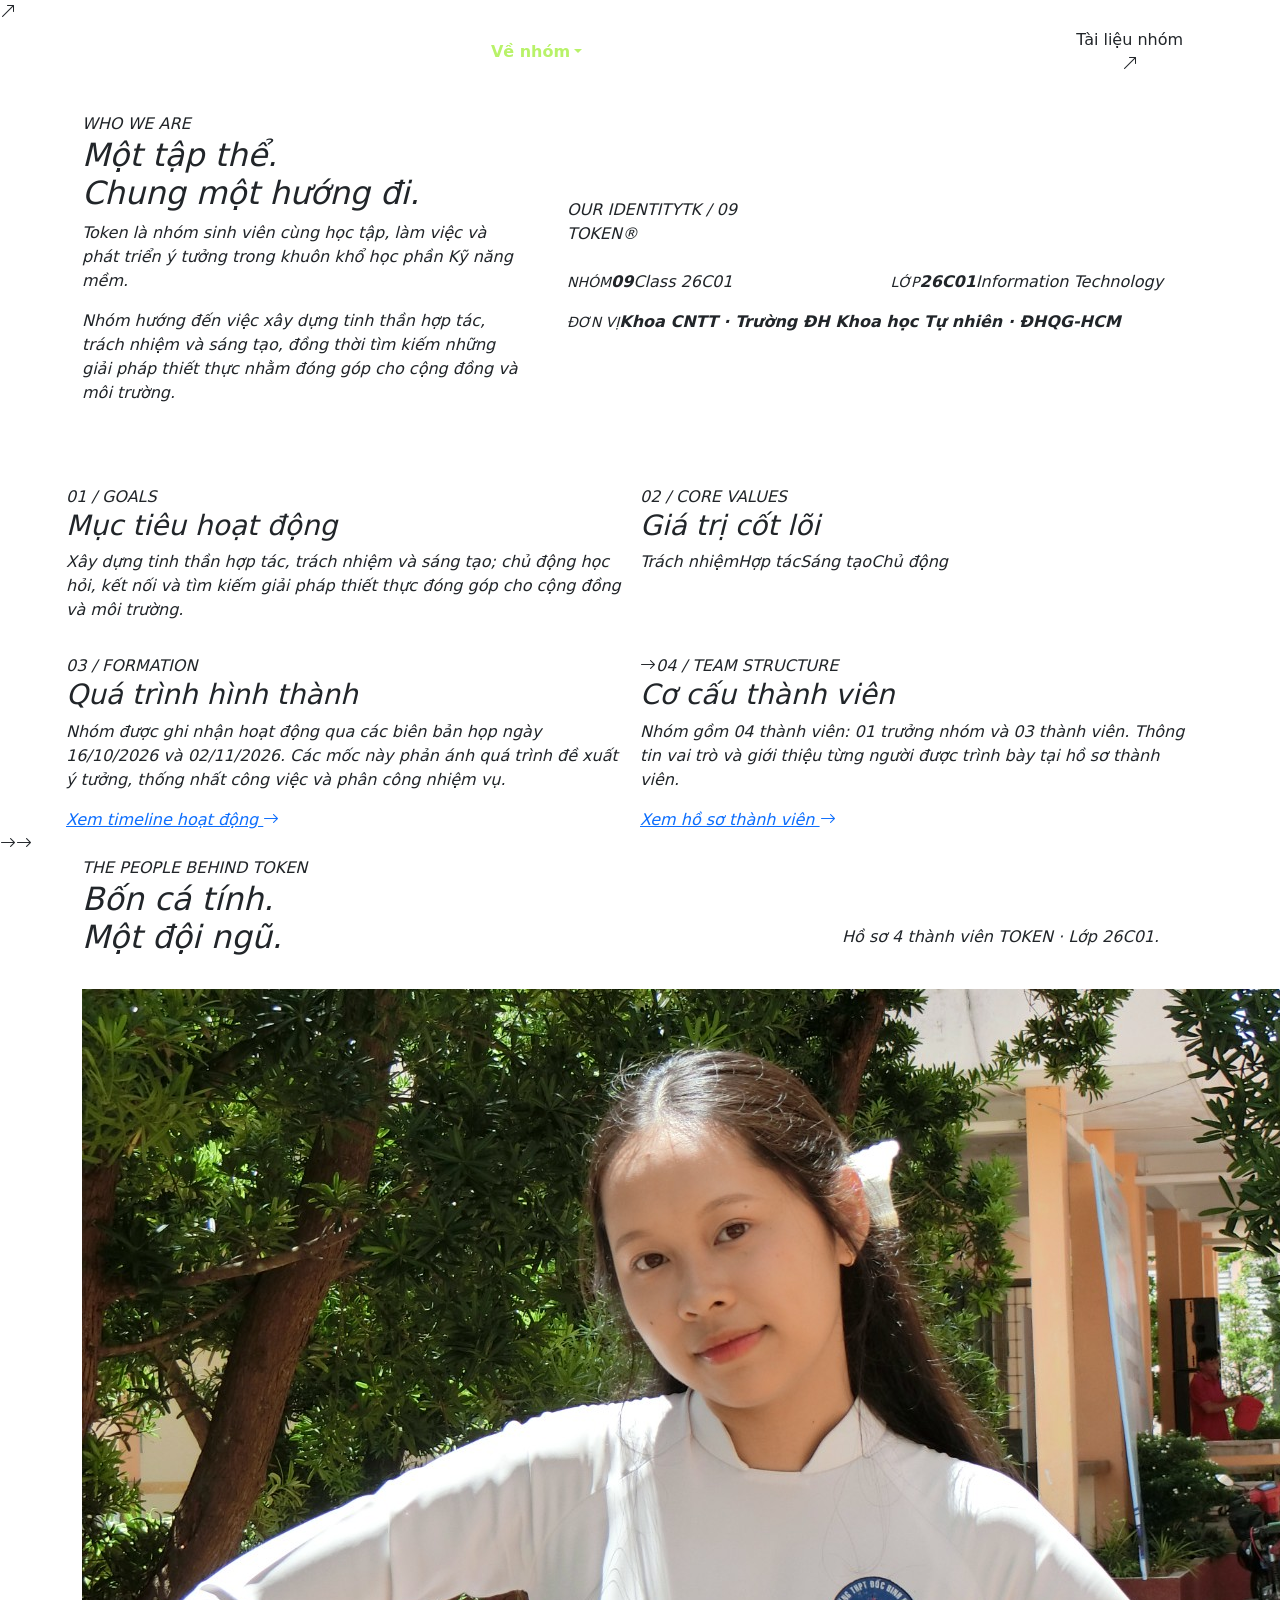
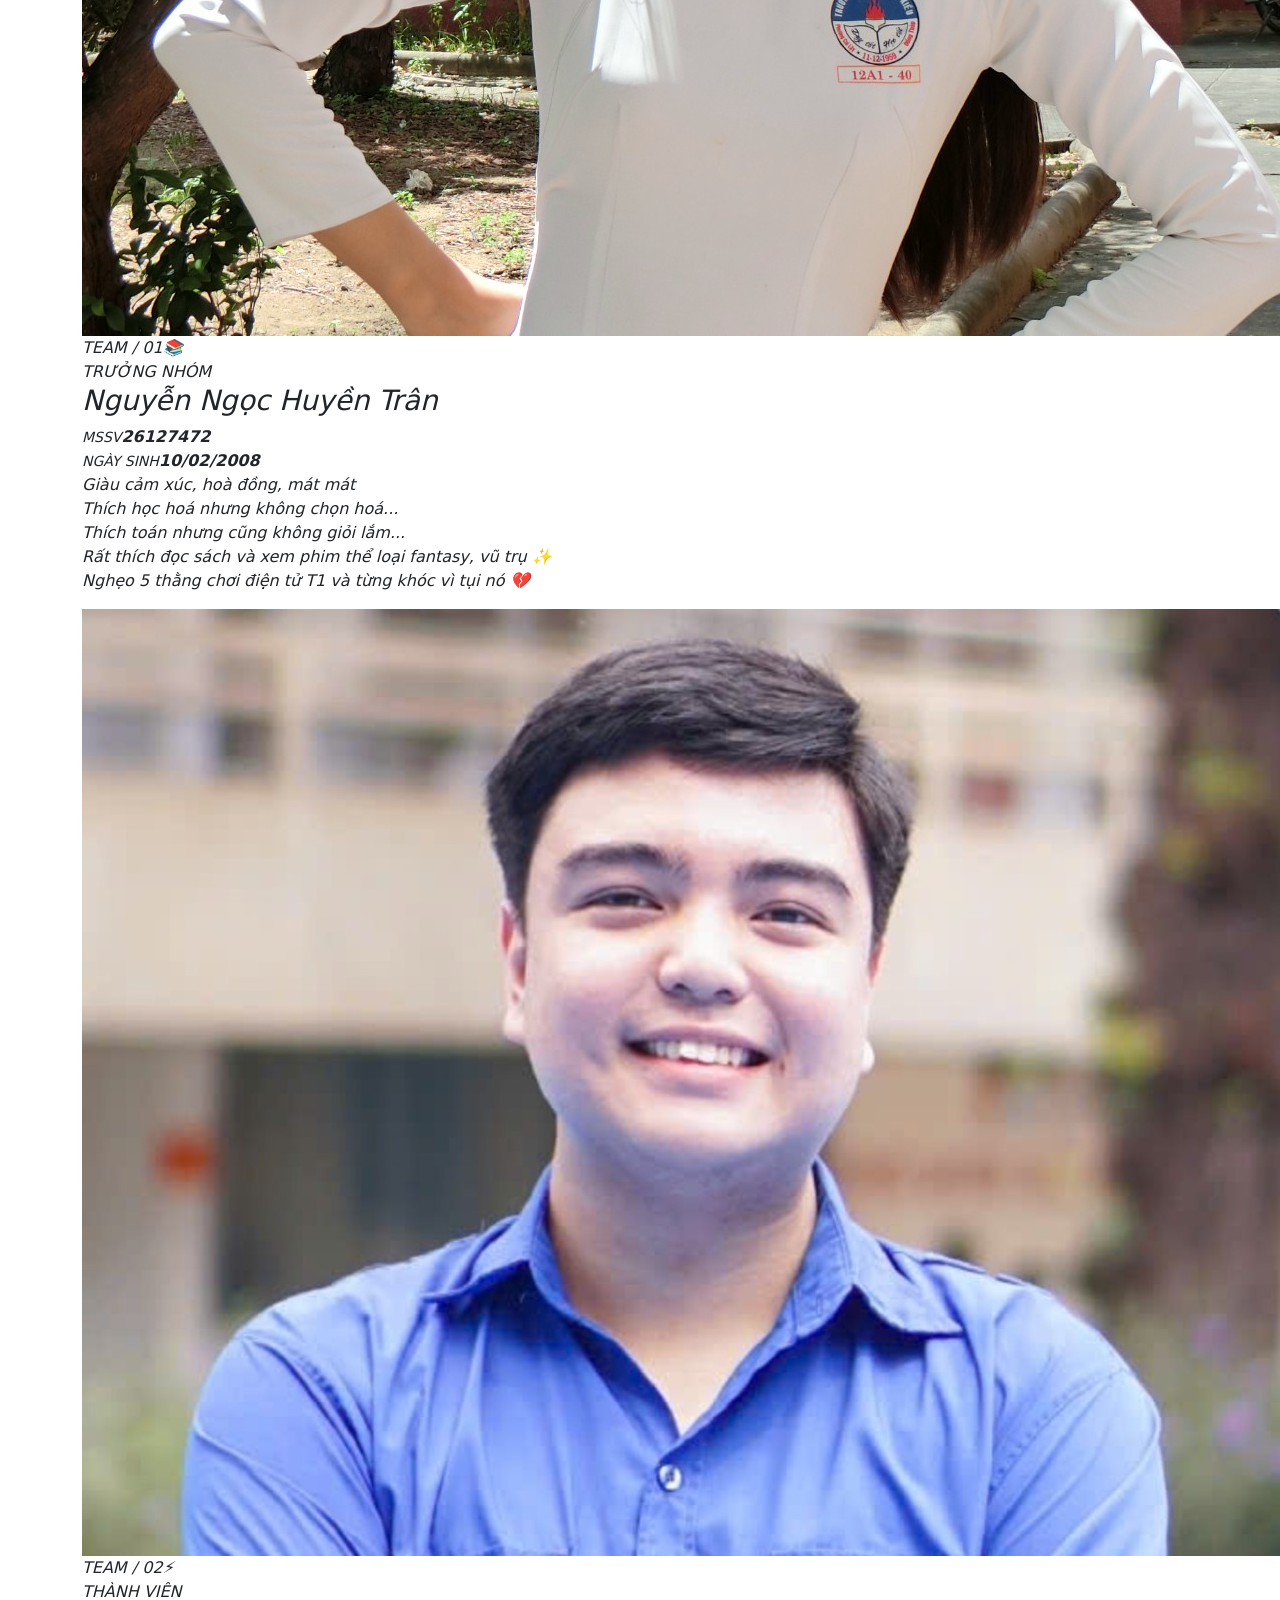
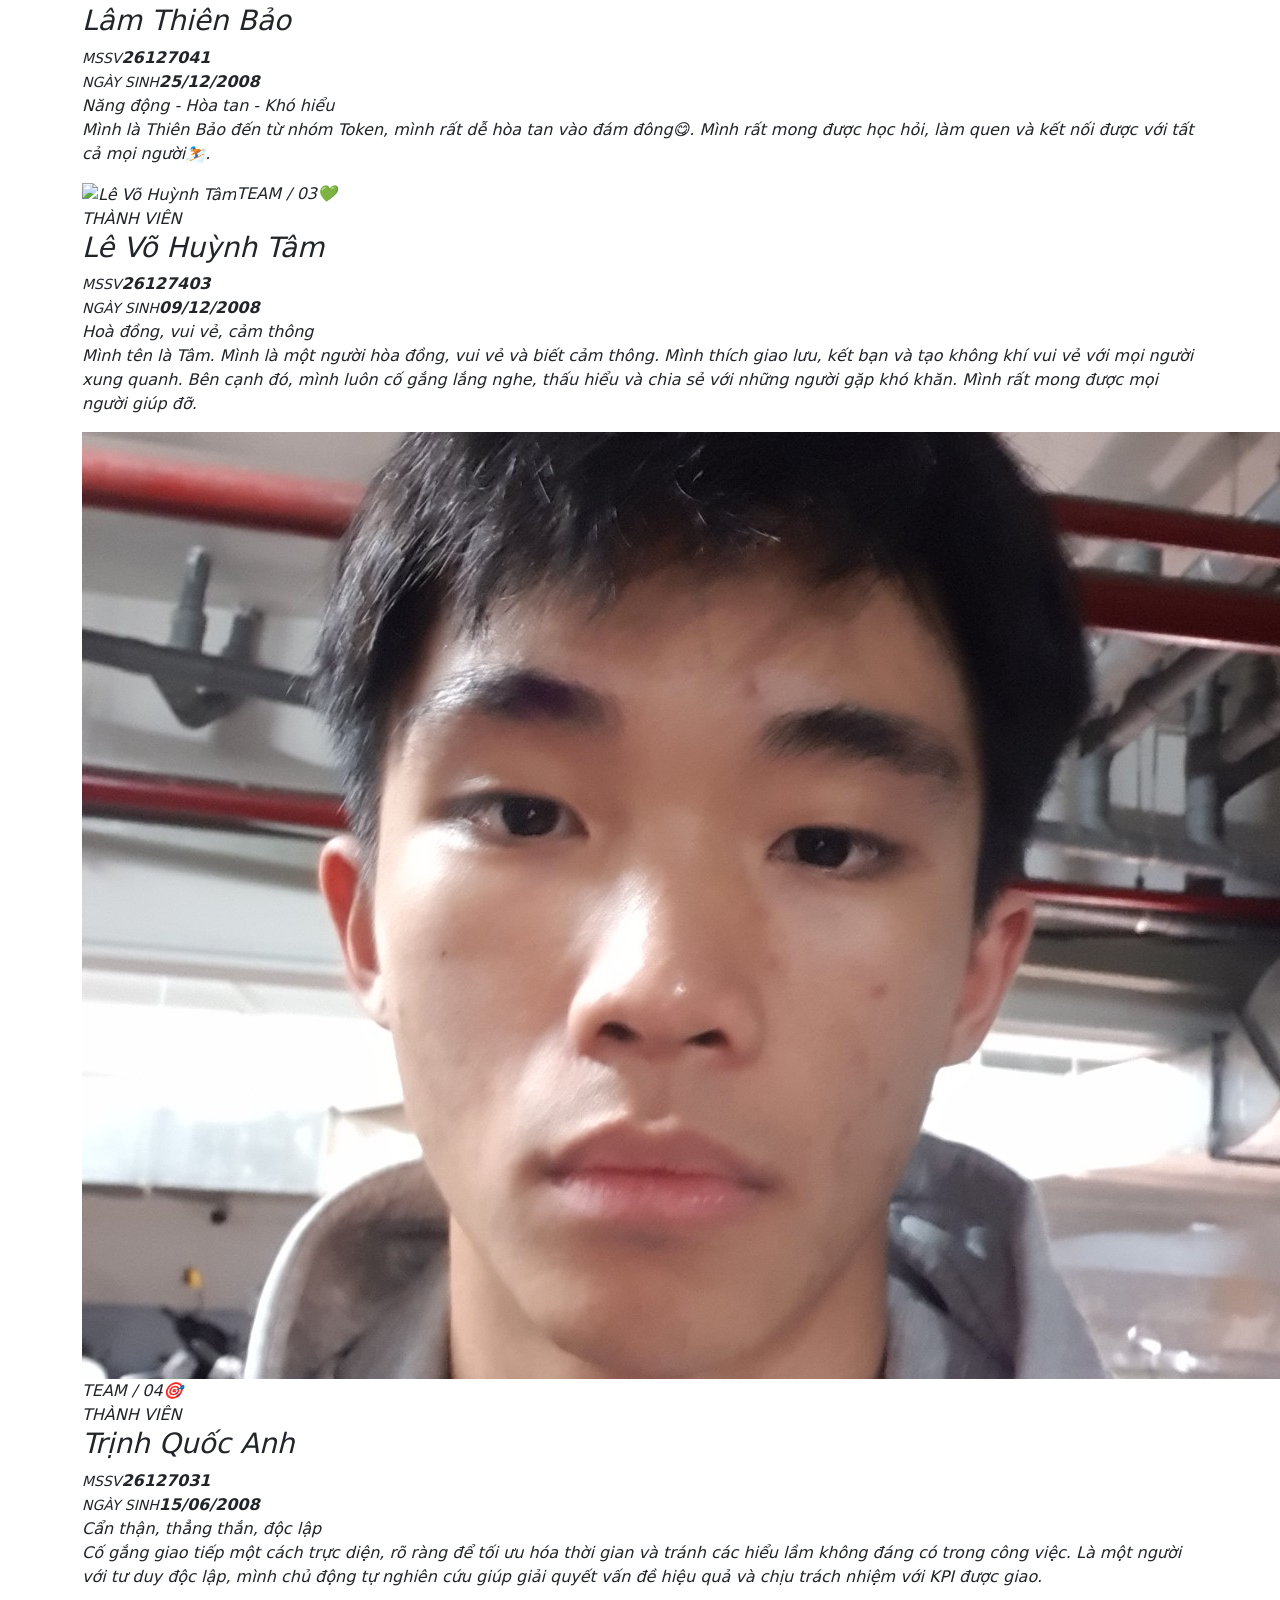
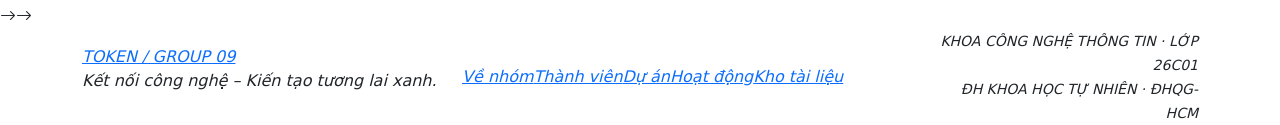
==== about.html @ 43367bcc "Add files via upload" ====
<!doctype html>
<html lang="vi">
<head>
<meta charset="utf-8"/><meta name="viewport" content="width=device-width, initial-scale=1"/>
<meta name="description" content="TOKEN – GROUP 09 | Kết nối công nghệ – Kiến tạo tương lai xanh. Khoa Công nghệ Thông tin, Trường ĐH Khoa học Tự nhiên, ĐHQG-HCM."/>
<meta name="theme-color" content="#092f2b"/><title>Về nhóm & Thành viên | TOKEN – GROUP 09</title>
<link rel="preconnect" href="https://fonts.googleapis.com"/><link rel="preconnect" href="https://fonts.gstatic.com" crossorigin=""/>
<link href="https://fonts.googleapis.com/css2?family=Be+Vietnam+Pro:wght@400;500;600;700;800;900&amp;family=Roboto:wght@400;500;700;900&amp;display=swap" rel="stylesheet"/>
<link href="https://cdn.jsdelivr.net/npm/bootstrap@5.3.3/dist/css/bootstrap.min.css" rel="stylesheet"/>
<link href="https://cdn.jsdelivr.net/npm/bootstrap-icons@1.11.3/font/bootstrap-icons.min.css" rel="stylesheet"/>
<link href="./assets/css/layout-fallback.css" rel="stylesheet"/><link href="./assets/css/token-style.css" rel="stylesheet"/>
<style>
  .subpage-main { padding-top: 88px; }
  section[id], article[id], div[id] { scroll-margin-top: 96px; }
  .navbar-nav .nav-link.active-page { color: #b8f269 !important; font-weight: 700; }
</style>
</head>

<body>
<nav class="navbar navbar-expand-xl navbar-dark fixed-top token-nav"><div class="container">
<a class="navbar-brand" href="./index.html"><span class="brand-mark">T</span><span class="brand-word">TOKEN <small>GROUP 09 · ENVIRONMENT</small></span></a>
<button class="navbar-toggler" type="button" data-bs-toggle="collapse" data-bs-target="#tokenNav" aria-label="Mở điều hướng"><span class="navbar-toggler-icon"/></button>
<div class="collapse navbar-collapse" id="tokenNav"><ul class="navbar-nav ms-auto align-items-xl-center">
<li class="nav-item"><a class="nav-link" href="./index.html">Trang chủ</a></li>
<li class="nav-item dropdown"><a class="nav-link active-page dropdown-toggle" href="./about.html" role="button" data-bs-toggle="dropdown">Về nhóm</a><ul class="dropdown-menu"><li><a class="dropdown-item" href="./about.html">Tổng quan</a></li><li><a class="dropdown-item" href="#about-goals">Mục tiêu hoạt động</a></li><li><a class="dropdown-item" href="#about-values">Giá trị cốt lõi</a></li><li><a class="dropdown-item" href="#about-formation">Quá trình hình thành</a></li><li><a class="dropdown-item" href="#about-structure">Cơ cấu thành viên</a></li><li><a class="dropdown-item" href="#team">Hồ sơ 4 thành viên</a></li></ul></li>
<li class="nav-item dropdown"><a class="nav-link dropdown-toggle" href="./project.html" role="button" data-bs-toggle="dropdown">Dự án</a><ul class="dropdown-menu"><li><a class="dropdown-item" href="./project.html">Tổng quan sản phẩm</a></li><li><a class="dropdown-item" href="./project.html#project-idea">Ý tưởng hình thành</a></li><li><a class="dropdown-item" href="./project.html#project-problem">Vấn đề môi trường</a></li><li><a class="dropdown-item" href="./project.html#project-structure">Cấu tạo &amp; nguyên lý</a></li><li><a class="dropdown-item" href="./project.html#project-energy">Năng lượng mặt trời</a></li><li><a class="dropdown-item" href="./project.html#project-benefits">Lợi ích kỳ vọng</a></li><li><a class="dropdown-item" href="./project.html#project-limits">Hạn chế hiện tại</a></li><li><a class="dropdown-item" href="./project.html#project-future">Định hướng tương lai</a></li></ul></li>
<li class="nav-item dropdown"><a class="nav-link dropdown-toggle" href="./activities.html" role="button" data-bs-toggle="dropdown">Hoạt động</a><ul class="dropdown-menu"><li><a class="dropdown-item" href="./activities.html">Timeline cuộc họp</a></li><li><a class="dropdown-item" href="./activities.html#activity-assignments">Phân công công việc</a></li><li><a class="dropdown-item" href="./activities.html#activity-common">Hoạt động chung</a></li></ul></li>
<li class="nav-item dropdown"><a class="nav-link dropdown-toggle" href="./charter.html" role="button" data-bs-toggle="dropdown">Quy định nhóm</a><ul class="dropdown-menu"><li><a class="dropdown-item" href="./charter.html#charter-must">Điều bắt buộc</a></li><li><a class="dropdown-item" href="./charter.html#charter-not">Điều không được làm</a></li><li><a class="dropdown-item" href="./charter.html#charter-should">Điều nên làm</a></li><li><a class="dropdown-item" href="./charter.html#communication">Kế hoạch giao tiếp</a></li><li><a class="dropdown-item" href="./charter.html#teamwork">Phân công &amp; đánh giá</a></li></ul></li>
<li class="nav-item"><a class="nav-link" href="./documents.html">Kho tài liệu</a></li>
<li class="nav-item"><a class="nav-link" href="./contact.html">Liên hệ</a></li>
</ul><a class="btn btn-nav ms-xl-3" href="./documents.html">Tài liệu nhóm <i class="bi bi-arrow-up-right"/></a></div></div></nav>

<main class="subpage-main">
<section id="about" class="section-pad section-light"><div class="container"><div class="row g-5 align-items-center"><div class="col-lg-5"><div class="eyebrow"><span/> WHO WE ARE</div><h2 class="section-title">Một tập thể.<br/><em>Chung một hướng đi.</em></h2><p class="lead-copy">Token là nhóm sinh viên cùng học tập, làm việc và phát triển ý tưởng trong khuôn khổ học phần Kỹ năng mềm.</p><p>Nhóm hướng đến việc xây dựng tinh thần hợp tác, trách nhiệm và sáng tạo, đồng thời tìm kiếm những giải pháp thiết thực nhằm đóng góp cho cộng đồng và môi trường.</p></div><div class="col-lg-7"><div class="about-panel"><div class="about-panel-top"><span>OUR IDENTITY</span><span>TK / 09</span></div><div class="identity-word">TOKEN<span>®</span></div><div class="identity-line"/><div class="row g-3 mt-2"><div class="col-6"><div class="info-tile"><small>NHÓM</small><strong>09</strong><span>Class 26C01</span></div></div><div class="col-6"><div class="info-tile"><small>LỚP</small><strong>26C01</strong><span>Information Technology</span></div></div><div class="col-12"><div class="info-tile horizontal"><small>ĐƠN VỊ</small><strong>Khoa CNTT · Trường ĐH Khoa học Tự nhiên · ĐHQG-HCM</strong></div></div></div></div></div></div>
<div class="row g-3 mt-5"><div class="col-md-6" id="about-goals"><article class="info-card"><span class="card-index">01 / GOALS</span><h3>Mục tiêu hoạt động</h3><p>Xây dựng tinh thần hợp tác, trách nhiệm và sáng tạo; chủ động học hỏi, kết nối và tìm kiếm giải pháp thiết thực đóng góp cho cộng đồng và môi trường.</p></article></div><div class="col-md-6" id="about-values"><article class="info-card"><span class="card-index">02 / CORE VALUES</span><h3>Giá trị cốt lõi</h3><div class="value-pills"><span>Trách nhiệm</span><span>Hợp tác</span><span>Sáng tạo</span><span>Chủ động</span></div></article></div><div class="col-md-6" id="about-formation"><article class="info-card"><span class="card-index">03 / FORMATION</span><h3>Quá trình hình thành</h3><p>Nhóm được ghi nhận hoạt động qua các biên bản họp ngày 16/10/2026 và 02/11/2026. Các mốc này phản ánh quá trình đề xuất ý tưởng, thống nhất công việc và phân công nhiệm vụ.</p><a class="inline-link" href="./activities.html">Xem timeline hoạt động <i class="bi bi-arrow-right"/></a></article></div><div class="col-md-6" id="about-structure"><article class="info-card"><span class="card-index">04 / TEAM STRUCTURE</span><h3>Cơ cấu thành viên</h3><p>Nhóm gồm 04 thành viên: 01 trưởng nhóm và 03 thành viên. Thông tin vai trò và giới thiệu từng người được trình bày tại hồ sơ thành viên.</p><a class="inline-link" href="#team">Xem hồ sơ thành viên <i class="bi bi-arrow-right"/></a></article></div></div></div></section>

<section id="team" class="section-pad section-mist"><div class="container"><div class="row align-items-end mb-4"><div class="col-lg-8"><div class="eyebrow"><span/> THE PEOPLE BEHIND TOKEN</div><h2 class="section-title">Bốn cá tính.<br/><em>Một đội ngũ.</em></h2></div><div class="col-lg-4"><p class="muted">Hồ sơ 4 thành viên TOKEN · Lớp 26C01.</p></div></div><div class="team-card-grid">
<article class="team-member-item" id="member-tran"><div class="member-card"><div class="member-photo"><img src="[data-uri]" alt="Nguyễn Ngọc Huyền Trân"/><span>TEAM / 01</span><b class="member-photo-badge">📚</b></div><div class="member-info"><span class="member-role">TRƯỞNG NHÓM</span><h3>Nguyễn Ngọc Huyền Trân</h3><div class="member-meta"><div><small>MSSV</small><strong>26127472</strong></div><div><small>NGÀY SINH</small><strong>10/02/2008</strong></div></div><div class="member-tags">Giàu cảm xúc, hoà đồng, mát mát</div><p>Thích học hoá nhưng không chọn hoá...<br/>Thích toán nhưng cũng không giỏi lắm...<br/>Rất thích đọc sách và xem phim thể loại fantasy, vũ trụ ✨<br/>Nghẹo 5 thằng chơi điện tử T1 và từng khóc vì tụi nó 💔</p></div></div></article>
<article class="team-member-item" id="member-bao"><div class="member-card"><div class="member-photo"><img src="[data-uri]" alt="Lâm Thiên Bảo"/><span>TEAM / 02</span><b class="member-photo-badge">⚡</b></div><div class="member-info"><span class="member-role">THÀNH VIÊN</span><h3>Lâm Thiên Bảo</h3><div class="member-meta"><div><small>MSSV</small><strong>26127041</strong></div><div><small>NGÀY SINH</small><strong>25/12/2008</strong></div></div><div class="member-tags">Năng động - Hòa tan - Khó hiểu</div><p>Mình là Thiên Bảo đến từ nhóm Token, mình rất dễ hòa tan vào đám đông😋. Mình rất mong được học hỏi, làm quen và kết nối được với tất cả mọi người⛷️.</p></div></div></article>
<article class="team-member-item" id="member-tam"><div class="member-card"><div class="member-photo"><img src="./assets/team/huynh-tam.jpeg" alt="Lê Võ Huỳnh Tâm"/><span>TEAM / 03</span><b class="member-photo-badge">💚</b></div><div class="member-info"><span class="member-role">THÀNH VIÊN</span><h3>Lê Võ Huỳnh Tâm</h3><div class="member-meta"><div><small>MSSV</small><strong>26127403</strong></div><div><small>NGÀY SINH</small><strong>09/12/2008</strong></div></div><div class="member-tags">Hoà đồng, vui vẻ, cảm thông</div><p>Mình tên là Tâm. Mình là một người hòa đồng, vui vẻ và biết cảm thông. Mình thích giao lưu, kết bạn và tạo không khí vui vẻ với mọi người xung quanh. Bên cạnh đó, mình luôn cố gắng lắng nghe, thấu hiểu và chia sẻ với những người gặp khó khăn. Mình rất mong được mọi người giúp đỡ.</p></div></div></article>
<article class="team-member-item" id="member-anh"><div class="member-card"><div class="member-photo"><img src="[data-uri]" alt="Trịnh Quốc Anh"/><span>TEAM / 04</span><b class="member-photo-badge">🎯</b></div><div class="member-info"><span class="member-role">THÀNH VIÊN</span><h3>Trịnh Quốc Anh</h3><div class="member-meta"><div><small>MSSV</small><strong>26127031</strong></div><div><small>NGÀY SINH</small><strong>15/06/2008</strong></div></div><div class="member-tags">Cẩn thận, thẳng thắn, độc lập</div><p>Cố gắng giao tiếp một cách trực diện, rõ ràng để tối ưu hóa thời gian và tránh các hiểu lầm không đáng có trong công việc. Là một người với tư duy độc lập, mình chủ động tự nghiên cứu giúp giải quyết vấn đề hiệu quả và chịu trách nhiệm với KPI được giao.</p></div></div></article>
</div></div></section>

</main>

<footer id="footer" class="site-footer"><div class="container"><div class="row align-items-center gy-3"><div class="col-md-4"><a class="footer-brand" href="./index.html">TOKEN<span> / GROUP 09</span></a><p>Kết nối công nghệ – Kiến tạo tương lai xanh.</p></div><div class="col-md-5"><div class="footer-links"><a href="./about.html">Về nhóm</a><a href="#team">Thành viên</a><a href="./project.html">Dự án</a><a href="./activities.html">Hoạt động</a><a href="./documents.html">Kho tài liệu</a></div></div><div class="col-md-3 text-md-end"><small>KHOA CÔNG NGHỆ THÔNG TIN · LỚP 26C01<br/>ĐH KHOA HỌC TỰ NHIÊN · ĐHQG-HCM</small></div></div></div></footer>

<script src="https://cdn.jsdelivr.net/npm/bootstrap@5.3.3/dist/js/bootstrap.bundle.min.js"></script><script src="./assets/js/token-main.js"></script><script src="./assets/js/token-editor.js?v=4"></script>
</body></html>
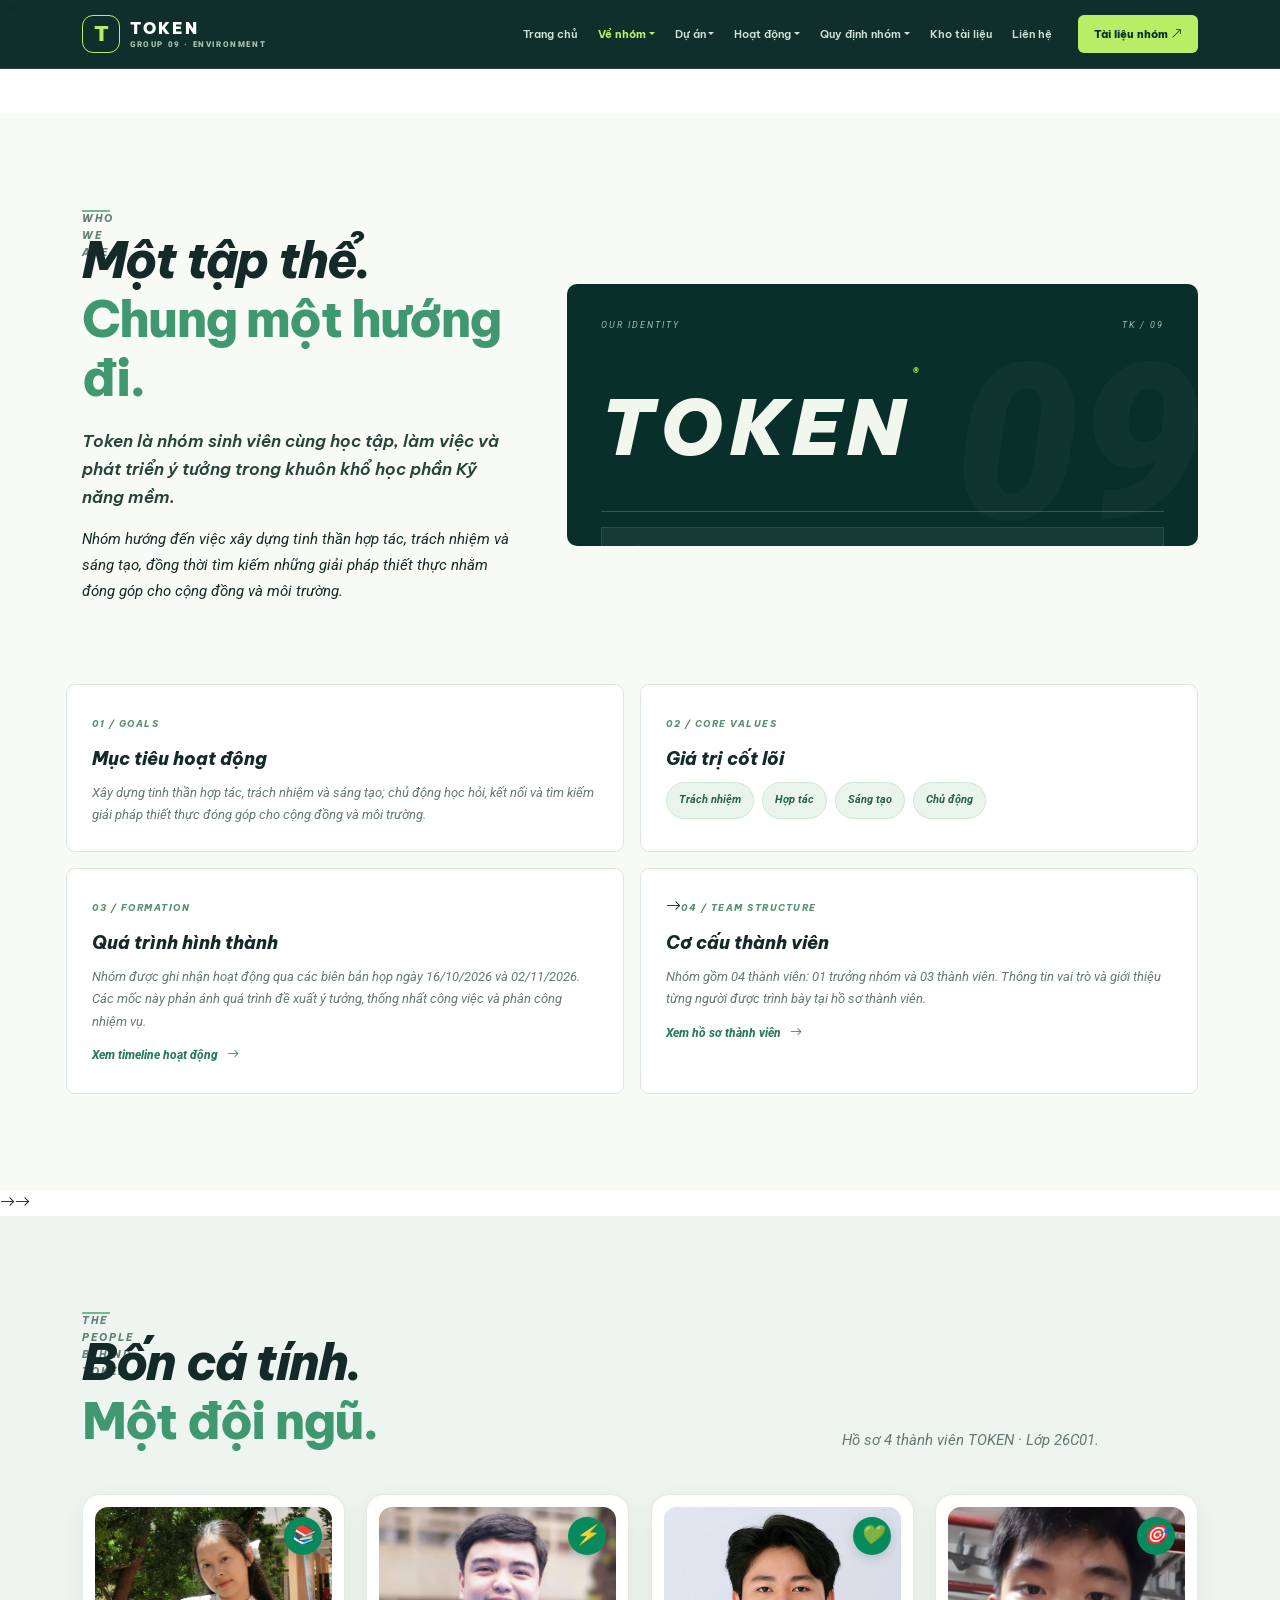
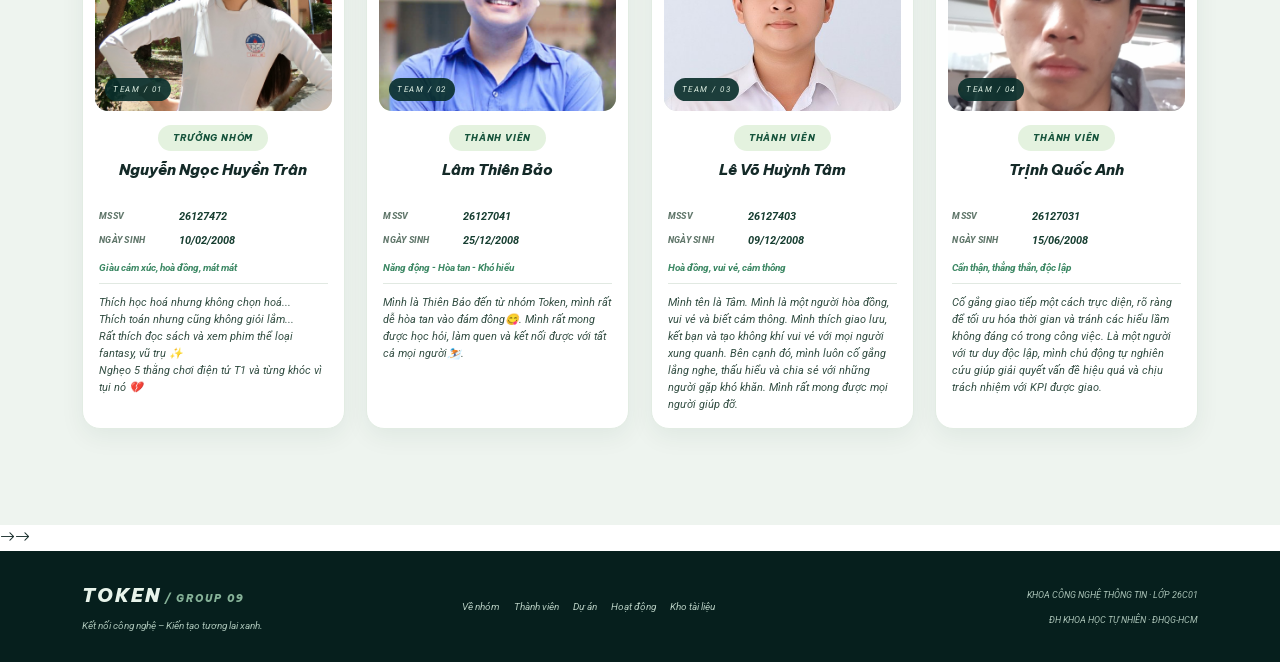
==== commit 163054c7: "up" ====
--- a/about.html
+++ b/about.html
@@ -45,5 +45,5 @@
 
 <footer id="footer" class="site-footer"><div class="container"><div class="row align-items-center gy-3"><div class="col-md-4"><a class="footer-brand" href="./index.html">TOKEN<span> / GROUP 09</span></a><p>Kết nối công nghệ – Kiến tạo tương lai xanh.</p></div><div class="col-md-5"><div class="footer-links"><a href="./about.html">Về nhóm</a><a href="#team">Thành viên</a><a href="./project.html">Dự án</a><a href="./activities.html">Hoạt động</a><a href="./documents.html">Kho tài liệu</a></div></div><div class="col-md-3 text-md-end"><small>KHOA CÔNG NGHỆ THÔNG TIN · LỚP 26C01<br/>ĐH KHOA HỌC TỰ NHIÊN · ĐHQG-HCM</small></div></div></div></footer>
 
-<script src="https://cdn.jsdelivr.net/npm/bootstrap@5.3.3/dist/js/bootstrap.bundle.min.js"></script><script src="./assets/js/token-main.js"></script><script src="./assets/js/token-editor.js?v=4"></script>
+<script src="https://cdn.jsdelivr.net/npm/bootstrap@5.3.3/dist/js/bootstrap.bundle.min.js"></script><script src="./assets/js/token-main.js"></script>
 </body></html>
--- a/assets/css/layout-fallback.css
+++ b/assets/css/layout-fallback.css
@@ -0,0 +1,13 @@
+/* Local fallback for essential Bootstrap layout utilities. */
+.container{width:100%;padding-right:calc(var(--bs-gutter-x,1.5rem)*.5);padding-left:calc(var(--bs-gutter-x,1.5rem)*.5);margin-right:auto;margin-left:auto}
+.row{display:flex;flex-wrap:wrap;margin-right:calc(var(--bs-gutter-x,1.5rem)*-.5);margin-left:calc(var(--bs-gutter-x,1.5rem)*-.5)}
+.row>*{flex-shrink:0;width:100%;max-width:100%;padding-right:calc(var(--bs-gutter-x,1.5rem)*.5);padding-left:calc(var(--bs-gutter-x,1.5rem)*.5)}
+@media(min-width:576px){.container{max-width:540px}}@media(min-width:768px){.container{max-width:720px}}@media(min-width:992px){.container{max-width:960px}.col-lg-4{width:33.333333%}.col-lg-5{width:41.666667%}.col-lg-7{width:58.333333%}.col-lg-8{width:66.666667%}.col-lg-6{width:50%}}@media(min-width:1200px){.container{max-width:1140px}}@media(min-width:1400px){.container{max-width:1320px}}
+.d-flex{display:flex!important}.flex-wrap{flex-wrap:wrap!important}.align-items-center{align-items:center!important}.align-items-end{align-items:flex-end!important}.justify-content-between{justify-content:space-between!important}.position-relative{position:relative!important}.text-center{text-align:center!important}.text-md-end{text-align:right!important}.ms-auto{margin-left:auto!important}.mt-2{margin-top:.5rem!important}.mt-3{margin-top:1rem!important}.mt-4{margin-top:1.5rem!important}.mt-5{margin-top:3rem!important}.mb-4{margin-bottom:1.5rem!important}.pt-5{padding-top:3rem!important}.py-5{padding-top:3rem!important;padding-bottom:3rem!important}.gap-2{gap:.5rem!important}.gap-3{gap:1rem!important}.g-3{--bs-gutter-x:1rem;--bs-gutter-y:1rem}.g-5{--bs-gutter-x:3rem;--bs-gutter-y:3rem}.gy-3>*{margin-top:1rem}.min-vh-100{min-height:100vh}.btn{display:inline-block;text-decoration:none;cursor:pointer;border:1px solid transparent}.btn-lg{padding:.75rem 1.25rem;font-size:1.125rem;border-radius:.5rem}.lead{font-size:1.25rem;font-weight:300}.small,small{font-size:.875em}.navbar{position:relative;display:flex;align-items:center}.navbar>.container{display:flex;align-items:center;justify-content:space-between}.navbar-brand{display:flex}.navbar-toggler{display:none}.navbar-collapse{display:flex;flex-basis:auto;flex-grow:1;align-items:center}.navbar-nav{display:flex;flex-direction:row;list-style:none;margin:0;padding:0}.nav-item{position:relative}.dropdown-menu{display:none;position:absolute;top:100%;left:0;z-index:1000;min-width:12rem;list-style:none}.dropdown:hover>.dropdown-menu{display:block}.dropdown-item{display:block}.collapse{display:block!important}
+@media(max-width:1199.98px){.navbar-toggler{display:block}.navbar-collapse{display:none!important;position:absolute;top:100%;left:0;right:0;background:#092f2b;padding:1rem}.navbar-collapse.show{display:block!important}.navbar-nav{display:block}.navbar-nav .nav-link{display:block}.navbar .btn-nav{display:inline-block;margin-top:.75rem}}
+@media(max-width:991.98px){.col-lg-4,.col-lg-5,.col-lg-6,.col-lg-7,.col-lg-8{width:100%}.text-md-end{text-align:left!important}}
+@media(min-width:768px){.col-md-3{width:25%}.col-md-4{width:33.333333%}.col-md-5{width:41.666667%}.col-md-6{width:50%}}
+.fixed-top{position:fixed;top:0;right:0;left:0;z-index:1030}
+.navbar-toggler-icon{display:inline-block;width:1.5em;height:1.5em;vertical-align:middle;background-image:url("data:image/svg+xml,%3csvg xmlns='http://www.w3.org/2000/svg' viewBox='0 0 30 30'%3e%3cpath stroke='rgba%282255,255,255,.75%29' stroke-linecap='round' stroke-miterlimit='10' stroke-width='2' d='M4 7h22M4 15h22M4 23h22'/%3e%3c/svg%3e");background-repeat:no-repeat;background-position:center;background-size:100%}
+/* TOKEN editor enhancements */
+.member-photo img{width:100%;height:100%;object-fit:cover;object-position:center}
--- a/assets/css/token-style.css
+++ b/assets/css/token-style.css
@@ -0,0 +1,122 @@
+:root{--forest:#092f2b;--forest2:#10483f;--green:#b9ed65;--mint:#c8f3d9;--blue:#76c8d5;--ink:#142a28;--muted:#667875;--paper:#f8faf6;--mist:#eef4ef;--line:#dce7df;--heading:'Be Vietnam Pro',sans-serif;--body:'Roboto',sans-serif}
+*{box-sizing:border-box}html{scroll-behavior:smooth;scroll-padding-top:94px}body{font-family:var(--body);color:var(--ink);font-size:15px;line-height:1.72}h1,h2,h3,h4,h5,h6,.navbar,.brand-word,.member-role,.eyebrow,.card-index,.dir-number,.file-card b{font-family:var(--heading)}a{text-decoration:none}.muted{color:var(--muted)}
+.token-nav{background:rgba(7,38,35,.96);backdrop-filter:blur(14px);padding:10px 0;border-bottom:1px solid #ffffff1a}.brand-mark{width:38px;height:38px;border:1px solid var(--green);border-radius:11px;display:grid;place-items:center;color:var(--green);font-weight:900;font-size:21px}.navbar-brand{display:flex;align-items:center;gap:10px}.brand-word{font-size:16px;font-weight:900;letter-spacing:2px;line-height:1;color:white}.brand-word small{display:block;font-family:var(--body);font-size:8px;letter-spacing:1.6px;color:#a8c1b6;margin-top:5px}.navbar-nav .nav-link{color:#d2e0da!important;font-size:11px;font-weight:600;padding:10px 10px!important}.navbar-nav .nav-link:hover,.navbar-nav .nav-link:focus{color:var(--green)!important}.dropdown-menu{background:#103d35;border:1px solid #ffffff20;box-shadow:0 18px 40px #001b1760;padding:9px;max-height:70vh;overflow:auto}.dropdown-item{color:#e0eee7;font-size:12px;border-radius:5px;padding:8px 12px}.dropdown-item:hover,.dropdown-item:focus{background:#ffffff15;color:var(--green)}.btn-nav{background:var(--green);color:var(--forest);font-size:11px;font-weight:800;padding:10px 15px;border-radius:6px;white-space:nowrap}.btn-nav:hover{background:#d0f58d;color:var(--forest)}
+.hero-section{position:relative;overflow:hidden;background:radial-gradient(ellipse at 80% 40%,#1d6657 0%,transparent 38%),linear-gradient(115deg,#082b27 0%,#0b3a34 55%,#0b5147 100%);color:white}.hero-grid{position:absolute;inset:0;opacity:.15;background-image:linear-gradient(#ffffff19 1px,transparent 1px),linear-gradient(90deg,#ffffff19 1px,transparent 1px);background-size:55px 55px;mask-image:linear-gradient(90deg,black,transparent)}.eyebrow{font-size:10px;letter-spacing:2px;font-weight:800;color:#668078;margin-bottom:18px;display:flex;align-items:center;gap:10px}.eyebrow span{height:2px;width:28px;background:#72b991;display:inline-block}.eyebrow.light{color:#a9c8ba}.eyebrow.light span{background:var(--green)}.hero-kicker{font-size:11px;letter-spacing:4px;color:#b6d4c5;margin:26px 0 14px}.hero-kicker b{color:var(--green);padding:0 8px}.hero-section h1{font-size:clamp(42px,6vw,76px);line-height:1.1;letter-spacing:-2.8px;font-weight:900;margin:0;font-family:var(--heading)}.hero-section h1 em,.section-title em{font-style:normal;color:var(--green)}.hero-vn{font-family:var(--heading);font-size:18px;font-weight:700;margin:22px 0 10px}.hero-copy{max-width:540px;color:#c2d5ce;font-size:15px}.btn-lime{background:var(--green);border-color:var(--green);color:var(--forest);font-weight:800;font-size:12px;padding:14px 19px}.btn-lime:hover{background:#d0f58d;border-color:#d0f58d;color:var(--forest)}.btn-outline-light{font-size:12px;padding:14px 19px}.hero-meta{display:flex;gap:24px;margin-top:36px;color:#b5ccc2;font-size:11px}.hero-meta i{color:var(--green);margin-right:6px}.hero-art{height:470px;position:relative;overflow:hidden;border:1px solid #caf5d53b;border-radius:48% 48% 16px 16px;background:linear-gradient(160deg,#a4e1bf29,#0a312f26);box-shadow:0 30px 80px #001a1760}.art-orbit{position:absolute;border:1px solid #bce9d52b;border-radius:50%;width:430px;height:430px;left:50%;top:50%;transform:translate(-50%,-50%)}.orbit-two{width:330px;height:330px}.sun{position:absolute;width:75px;height:75px;border-radius:50%;background:linear-gradient(140deg,#f5e9a4,#b8ed65);top:75px;right:75px;box-shadow:0 0 70px #c8f39c77}.hill{position:absolute;border-radius:50% 50% 0 0}.hill-back{width:420px;height:190px;left:-80px;top:195px;background:#3b8970;transform:rotate(-8deg)}.hill-front{width:400px;height:160px;right:-100px;top:220px;background:#1d685b;transform:rotate(8deg)}.river{position:absolute;bottom:0;left:0;width:100%;height:175px;background:linear-gradient(160deg,#4ba9a4,#145b60);clip-path:polygon(0 20%,100% 0,100% 100%,0 100%)}.river span{position:absolute;height:1px;background:#b4f2db77;width:45%;top:45px;left:5%;transform:rotate(-5deg)}.river span:nth-child(2){top:85px;left:40%;width:50%}.river span:nth-child(3){top:125px;left:12%;width:55%}.solar-panel{position:absolute;top:105px;left:90px;width:130px;height:55px;background:#183c4c;border:3px solid #a8d9cf;transform:skewY(-12deg);display:flex;z-index:3}.solar-panel i{flex:1;border-right:1px solid #86c7c3}.collector{position:absolute;z-index:4;left:50%;top:235px;transform:translateX(-50%);width:170px;height:130px}.collector-top{height:14px;background:#c4edc5;border-radius:5px 5px 0 0}.mesh{height:82px;border:4px solid #d1ead1;background:repeating-linear-gradient(0deg,transparent 0 9px,#c7e7d5 10px 11px),repeating-linear-gradient(90deg,transparent 0 12px,#c7e7d5 13px 14px);background-color:#194e4a88}.collector-base{height:22px;background:#b8ed65;border-radius:0 0 10px 10px}.tech-tag{position:absolute;z-index:5;background:#f3f9ed;color:#17443a;padding:9px 12px;border-radius:5px;font-size:9px;font-weight:900;letter-spacing:1px;box-shadow:0 10px 30px #00231b55}.tag-ai{right:20px;top:185px}.tag-solar{left:12px;bottom:78px}.art-caption{position:absolute;bottom:15px;left:20px;right:20px;color:#c7e6d6;font-size:8px;letter-spacing:2px;display:flex;justify-content:space-between}.scroll-cue{position:absolute;bottom:20px;left:50%;transform:translateX(-50%);font-size:8px;letter-spacing:2px;color:#c6dbd2;white-space:nowrap}.scroll-cue i{margin-left:10px;color:var(--green)}
+.section-pad{padding:96px 0}.section-light{background:var(--paper)}.section-mist{background:var(--mist)}.section-title{font-family:var(--heading);font-size:clamp(32px,4vw,50px);line-height:1.18;letter-spacing:-1.8px;font-weight:800;margin-bottom:20px}.section-title em{color:#3f9870}.lead-copy{font-family:var(--heading);font-size:17px;line-height:1.65;font-weight:600;color:#28433c}.about-panel{background:var(--forest);color:white;padding:34px;border-radius:10px;position:relative;overflow:hidden}.about-panel:after{content:'09';position:absolute;font-size:220px;font-weight:900;color:#ffffff08;right:-5px;top:50px;line-height:1}.about-panel-top{display:flex;justify-content:space-between;font-size:9px;letter-spacing:2px;color:#9cbdb0}.identity-word{font-family:var(--heading);font-size:clamp(45px,7vw,76px);font-weight:900;letter-spacing:7px;margin:28px 0 18px;color:#f2f7ed}.identity-word span{font-size:14px;vertical-align:top;color:var(--green)}.identity-line{height:1px;background:#ffffff30}.info-tile{background:#ffffff0d;padding:16px;border:1px solid #ffffff18;min-height:100px;position:relative;z-index:1}.info-tile small{display:block;color:#a5c6b5;font-size:8px;letter-spacing:2px}.info-tile strong{display:block;font-family:var(--heading);font-size:19px;color:var(--green);margin:4px 0}.info-tile span{font-size:10px;color:#bed2c8}.info-tile.horizontal{min-height:auto;display:flex;align-items:center;gap:20px}.info-tile.horizontal strong{font-size:12px;color:#fff;margin:0}.info-card{height:100%;background:#fff;border:1px solid var(--line);padding:25px;border-radius:9px;scroll-margin-top:100px}.card-index{font-size:9px;letter-spacing:1.5px;color:#579170;font-weight:800}.info-card h3{font-size:18px;font-weight:800;margin:12px 0}.info-card p{font-size:13px;color:var(--muted);margin-bottom:0}.value-pills{display:flex;flex-wrap:wrap;gap:8px}.value-pills span{background:#e9f4eb;border:1px solid #d2e6d6;border-radius:30px;padding:8px 12px;color:#276447;font-size:11px;font-weight:700}.inline-link{display:inline-block;color:#287b58;font-weight:800;font-size:12px;margin-top:12px}.inline-link i{margin-left:6px}
+.contents-section{background:#edf4ef}.directory-grid{display:grid;grid-template-columns:repeat(4,1fr);gap:14px}.directory-card{background:white;border:1px solid var(--line);border-radius:10px;padding:22px;display:flex;flex-direction:column;align-items:flex-start;min-height:240px;transition:.25s}.directory-card:hover{transform:translateY(-4px);box-shadow:0 16px 32px #173d2710;border-color:#9fc9aa}.directory-card h3{font-size:16px;font-weight:800;margin:9px 0 12px}.directory-card a{font-size:11px;color:#536b62;padding:4px 0;border-bottom:1px solid transparent}.directory-card a:hover{color:#1b8055;border-color:#b9d9c2}.dir-number{font-size:10px;color:#41966b;font-weight:900;letter-spacing:1px}.directory-featured{background:#103d35;color:white;border-color:#103d35}.directory-featured a{color:#d0e4d9}.directory-featured a:hover{color:var(--green)}
+.member-card{height:100%;background:white;border:1px solid var(--line);border-radius:10px;overflow:hidden;transition:.25s}.member-card:hover{transform:translateY(-6px);box-shadow:0 18px 38px #153f2818}.member-photo{height:285px;position:relative;overflow:hidden;background:#dce9df}.member-photo img{width:100%;height:100%;object-fit:cover;object-position:center 30%;transition:transform .5s}.member-card:hover .member-photo img{transform:scale(1.04)}.member-photo span{position:absolute;bottom:12px;left:12px;background:#092f2be8;color:#dff0e4;padding:5px 9px;border-radius:4px;font-size:8px;letter-spacing:1.5px}.member-info{padding:21px}.member-role{font-size:9px;letter-spacing:1.5px;color:#39875e;font-weight:800}.member-info h3{font-size:19px;line-height:1.35;font-weight:800;margin:9px 0}.member-tags{font-size:10px;color:#438866;font-weight:700;margin-bottom:12px}.member-info p{font-size:12px;line-height:1.7;color:#63756f;margin:0}.privacy-note{margin:25px 0 0;padding:13px 16px;background:#e3f0e7;border-radius:7px;color:#326447;font-size:11px}.privacy-note i{margin-right:7px}
+.project-section{background:linear-gradient(145deg,#082e2a,#0c443b);position:relative;overflow:hidden}.project-intro{color:#c1d8cc;font-size:13px}.concept-pill{display:inline-block;border:1px solid #8cbd9b;color:#c5e9b4;border-radius:30px;padding:7px 12px;font-size:8px;letter-spacing:1px}.project-lead{display:grid;grid-template-columns:.85fr 1.15fr;min-height:400px;background:#eaf3e9;border-radius:10px;overflow:hidden}.project-lead>div:first-child{padding:40px;align-self:center}.project-lead span,.project-detail-card>span,.process-heading span{font-size:9px;letter-spacing:1.7px;color:#55846e;font-weight:800}.project-lead h3{font-size:34px;line-height:1.2;font-weight:800;letter-spacing:-1px;margin:18px 0}.project-lead h3 em{font-style:normal;color:#3c946b}.project-lead p{color:#637770;font-size:13px}.project-illustration{position:relative;min-height:400px;overflow:hidden;background:linear-gradient(160deg,#cce4d6 0 36%,#7dbcb0 36% 100%)}.sun-disc{position:absolute;top:40px;right:70px;width:65px;height:65px;border-radius:50%;background:#e7e69a;box-shadow:0 0 55px #e8e69a88}.shoreline{position:absolute;top:0;bottom:0;width:19%;background:#92b58b}.shoreline.left{left:0;clip-path:polygon(0 0,100% 0,55% 100%,0 100%)}.shoreline.right{right:0;clip-path:polygon(50% 0,100% 0,100% 100%,0 100%)}.river-shape{position:absolute;top:48%;left:14%;right:14%;height:42%;border-top:3px solid #d7f1e8;transform:rotate(-2deg)}.fixed-pole{position:absolute;top:23%;height:45%;width:9px;background:#315e4c;z-index:2}.p1{left:19%}.p2{right:19%}.solar-roof{position:absolute;top:16%;left:32%;padding:11px 25px;background:#245a6a;border:4px solid #e3f0d9;color:white;font-size:10px;letter-spacing:2px;transform:skewY(-9deg)}.net-bin{position:absolute;top:54%;left:50%;transform:translateX(-50%);width:150px;height:80px;border:6px solid #e8f3df;border-top-width:10px;background:repeating-linear-gradient(0deg,transparent 0 9px,#e8f3df 10px 11px),repeating-linear-gradient(90deg,transparent 0 12px,#e8f3df 13px 14px);background-color:#266e67aa}.net-bin span{position:absolute;width:35px;height:12px;border-radius:50%;background:#d6e9c5;bottom:-14px}.net-bin span:nth-child(1){left:10px}.net-bin span:nth-child(2){left:55px}.net-bin span:nth-child(3){right:10px}.ai-label{position:absolute;right:20px;bottom:22%;background:#103d35;color:#dff3e6;padding:8px 12px;border-radius:4px;font-size:10px;font-weight:800}.river-label{position:absolute;bottom:14px;left:18px;font-size:8px;letter-spacing:2px;color:#174b4c}.project-subnav,.doc-category-nav{display:flex;flex-wrap:wrap;gap:8px;margin:22px 0}.project-subnav a,.doc-category-nav a{border:1px solid #8cb9a4;color:#d4eadc;border-radius:30px;padding:8px 13px;font-size:10px}.project-subnav a:hover{background:#b9ed65;color:#092f2b}.project-detail-card{height:100%;background:#f1f7ef;border-radius:8px;padding:24px;color:#183d33;scroll-margin-top:100px}.project-detail-card>span{color:#54896c}.project-detail-card>i{display:block;font-size:23px;color:#398c65;margin:15px 0}.project-detail-card h3{font-size:18px;font-weight:800}.project-detail-card p{font-size:12px;color:#60756b;margin:0}.project-process{background:#eaf3e9;border-radius:9px;padding:30px}.process-heading h3{font-size:23px;font-weight:800;color:#163e34;margin:9px 0}.process-heading p{font-size:12px;color:#63776e}.process-steps{display:grid;grid-template-columns:repeat(3,1fr);gap:12px;margin-top:20px}.process-steps>div{position:relative;background:white;border:1px solid #dce8dd;border-radius:7px;padding:17px}.process-steps b{position:absolute;right:12px;top:10px;color:#8eb59b;font-size:10px}.process-steps i{display:block;color:#398c65;font-size:22px;margin-bottom:12px}.process-steps strong{display:block;color:#1b493a;font-size:13px}.process-steps small{display:block;color:#6c7e75;font-size:10px;margin-top:4px}.disclaimer{margin:20px 0 0;color:#c6ded1;font-size:11px}.disclaimer i{margin-right:6px}.disclaimer.dark{color:#63756e}
+.timeline{position:relative;max-width:940px;margin-left:auto;margin-right:auto}.timeline:before{content:'';position:absolute;left:190px;top:0;bottom:0;width:2px;background:#c9ded0}.timeline-item{display:grid;grid-template-columns:160px 30px 1fr;gap:0 15px;margin-bottom:28px;position:relative}.timeline-date{text-align:right;font-family:var(--heading);font-size:15px;font-weight:800;color:#1e6446;padding-top:20px}.timeline-date small{display:block;font-family:var(--body);font-size:9px;letter-spacing:1px;color:#7c9286;margin-top:5px}.timeline-dot{width:13px;height:13px;background:#64a77d;border:3px solid #e3f1e7;border-radius:50%;margin:24px auto;z-index:1}.timeline-card{background:white;border:1px solid var(--line);border-radius:9px;padding:24px}.timeline-card>span{font-size:9px;letter-spacing:1.7px;color:#55926d;font-weight:800}.timeline-card h3{font-size:19px;font-weight:800;margin:8px 0}.timeline-card p{font-size:12px;color:#61746c}.timeline-tag{display:inline-block;background:#e8f3e8;color:#31704d;border-radius:5px;padding:8px 11px;font-size:10px;font-weight:700}.muted-note{display:block;color:#8a9890;font-size:10px;margin-top:10px}.subsection-head{margin:48px 0 17px}.subsection-head span,.common-work span{font-size:9px;letter-spacing:1.7px;color:#5c9870;font-weight:800}.subsection-head h3,.common-work h3{font-size:23px;font-weight:800;margin:7px 0}.subsection-head p{color:#6c7e75;font-size:12px}.assignment-grid{display:grid;grid-template-columns:repeat(4,1fr);gap:12px}.assignment-grid article{background:#edf4ef;border:1px solid #dce8dd;border-radius:8px;padding:18px}.assignment-grid b{font-family:var(--heading);font-size:13px;color:#1e6446}.assignment-grid p{font-size:11px;color:#62756c;margin:9px 0 0}.common-work{display:grid;grid-template-columns:.7fr 1.3fr;gap:25px;margin-top:25px;background:#103d35;color:white;border-radius:9px;padding:25px}.common-work ul{margin:0;padding-left:18px;columns:2;color:#d3e4d9;font-size:12px}.evidence-placeholder{display:flex;align-items:center;gap:17px;border:1px dashed #9abda4;border-radius:8px;padding:19px;margin-top:20px;color:#3c7955}.evidence-placeholder>i{font-size:28px}.evidence-placeholder b,.evidence-placeholder span{display:block}.evidence-placeholder b{font-family:var(--heading);font-size:13px}.evidence-placeholder span{font-size:11px;color:#6b8174;margin-top:3px}
+.charter-card{height:100%;background:white;border:1px solid var(--line);padding:28px;border-radius:9px;scroll-margin-top:100px}.charter-icon{font-size:27px;color:#43936b}.charter-card>span{display:block;font-size:9px;letter-spacing:1.7px;color:#72907f;font-weight:800;margin-top:12px}.charter-card h3{font-size:18px;font-weight:800;margin:9px 0 18px}.charter-card ul{padding-left:17px;margin:0}.charter-card li{font-size:12px;color:#5e7168;margin-bottom:10px}.charter-card.avoid .charter-icon{color:#b87568}.charter-card.should .charter-icon{color:#6d8cc1}
+.comm-section{background:linear-gradient(145deg,#082e2a,#0d4b40)}.comm-detail{background:#ffffff0c;border:1px solid #ffffff22;border-radius:9px;padding:20px}.comm-detail>div{padding:14px 4px;border-bottom:1px solid #ffffff20}.comm-detail>div:last-child{border:0}.comm-detail i{display:block;color:var(--green);font-size:22px;margin-bottom:8px}.comm-detail span{display:block;font-size:8px;letter-spacing:1.5px;color:#a7c7b8}.comm-detail b{display:block;color:white;font-family:var(--heading);font-size:17px}.comm-detail small{color:#b7cec2;font-size:10px}.workflow{background:#f1f7ef;border-radius:9px;padding:26px;height:100%}.workflow h3{font-size:19px;font-weight:800;color:#173d33}.workflow-steps{display:grid;grid-template-columns:repeat(3,1fr);gap:10px;margin-top:20px}.workflow-steps>div{position:relative;background:white;border:1px solid #dce8dd;border-radius:7px;padding:14px}.workflow-steps b{position:absolute;right:9px;top:7px;font-size:9px;color:#88b198}.workflow-steps i{display:block;font-size:21px;color:#398b64;margin-bottom:8px}.workflow-steps span{display:block;font-family:var(--heading);font-size:11px;font-weight:800;color:#234c3a}.workflow-steps small{display:block;color:#71847a;font-size:9px;margin-top:3px}.workflow-note{font-size:10px;color:#657970;margin:17px 0 0}.workflow-note i{color:#4d9a6d;margin-right:5px}
+.evaluation-panel{display:grid;grid-template-columns:.8fr 1.2fr;gap:40px;background:white;border:1px solid var(--line);border-radius:10px;padding:32px}.evaluation-chart{display:flex;align-items:center;gap:25px}.donut{width:170px;height:170px;border-radius:50%;background:conic-gradient(#2d7654 0 50%,#78b89a 50% 70%,#b8d9a8 70% 80%,#8fc7cb 80% 90%,#d4e8d8 90% 100%);display:grid;place-items:center;flex-shrink:0}.donut>div{width:118px;height:118px;background:white;border-radius:50%;display:grid;place-content:center;text-align:center}.donut strong{font-family:var(--heading);font-size:28px;color:#194d38}.donut strong small{font-size:14px}.donut span{font-size:8px;letter-spacing:1px;color:#71847a}.legend{display:grid;gap:9px}.legend span{font-size:10px;color:#61756b;white-space:nowrap}.legend b{color:#244b39;margin-left:7px}.dot{display:inline-block;width:8px;height:8px;border-radius:50%;margin-right:7px}.d1{background:#2d7654}.d2{background:#78b89a}.d3{background:#b8d9a8}.d4{background:#8fc7cb}.d5{background:#d4e8d8}.evaluation-bars{align-self:center}.eval-row{margin-bottom:17px}.eval-row>div:first-child{display:flex;justify-content:space-between;font-size:11px;color:#4c6459;margin-bottom:7px}.eval-row b{font-family:var(--heading);color:#226b49}.progress{height:8px;background:#edf2ed;border-radius:10px;overflow:hidden}.progress span{display:block;height:100%;background:linear-gradient(90deg,#26744f,#a9d98a);border-radius:10px}
+.documents-section{background:#edf4ef}.document-notice{display:flex;gap:15px;align-items:center;background:#103d35;color:white;padding:19px 22px;border-radius:9px}.document-notice>i{font-size:28px;color:var(--green)}.document-notice b,.document-notice span{display:block}.document-notice b{font-family:var(--heading);font-size:14px}.document-notice span{font-size:11px;color:#c8ddd1;margin-top:3px}.doc-category-nav{margin:18px 0 28px}.doc-category-nav a{border-color:#a6c8b1;color:#2f6f4e;background:#fff}.doc-category-nav a:hover{background:#1d684b;color:white}.doc-group{margin-top:27px;scroll-margin-top:100px}.doc-group-heading{display:flex;gap:15px;align-items:flex-start;margin-bottom:14px}.doc-group-heading>span{font-family:var(--heading);font-size:20px;font-weight:900;color:#45956b}.doc-group-heading h3{font-size:19px;font-weight:800;margin:0 0 3px}.doc-group-heading p{font-size:11px;color:#718279;margin:0}.file-card{height:100%;display:flex;gap:12px;align-items:flex-start;background:white;border:1px solid #dce8dd;border-radius:8px;padding:17px;min-height:145px;flex-wrap:wrap}.file-card>i{font-size:24px;color:#398a62}.file-card>div{flex:1;min-width:160px}.file-card b{display:block;font-size:12px;color:#234b39;line-height:1.5}.file-card small{display:block;color:#78877f;font-size:10px;margin-top:4px}.file-link{display:inline-flex;gap:7px;align-items:center;background:#e7f3e9;color:#276c49;border-radius:5px;padding:8px 10px;font-size:10px;font-weight:800;margin-top:auto}.file-link:hover{background:#cce9d3;color:#174a33}.file-link.pending{background:#f2f3ee;color:#79857c}.upload-guide{display:grid;grid-template-columns:70px 1fr;gap:20px;background:#fff;border:1px dashed #7eaf8e;border-radius:10px;padding:26px;margin-top:30px;scroll-margin-top:100px}.upload-guide-icon{width:60px;height:60px;background:#e6f3e8;border-radius:12px;display:grid;place-items:center;color:#39875d;font-size:28px}.upload-guide-copy>span{font-size:9px;letter-spacing:1.6px;color:#4b9168;font-weight:800}.upload-guide h3{font-size:20px;font-weight:800;margin:7px 0}.upload-guide p,.upload-guide li{font-size:11px;color:#60756a}.upload-guide ol{padding-left:18px}.upload-guide li{margin:4px 0}.upload-guide small{display:block;background:#fff7e7;color:#80612e;border-radius:6px;padding:11px;font-size:10px}.upload-guide small i{margin-right:5px}
+.contact-section{background:linear-gradient(130deg,#082c28,#0b4b40);padding:90px 0}.contact-copy{font-size:15px;line-height:1.9;color:#c5d9ce}.contact-card{background:#f1f7ef;padding:28px;border-radius:10px}.contact-card>span{display:block;font-size:9px;letter-spacing:1.7px;color:#5c8b6d;font-weight:800;margin-bottom:20px}.contact-card>div:not(.logo-placeholder){display:flex;gap:13px;align-items:center;padding:13px 0;border-bottom:1px solid #dce7dd}.contact-card>div>i{color:#438d64;font-size:19px}.contact-card p{margin:0}.contact-card b,.contact-card small{display:block}.contact-card b{font-family:var(--heading);font-size:12px}.contact-card small{font-size:10px;color:#78877f}.logo-placeholder{margin-top:20px;border:1px dashed #8fb59a;border-radius:7px;padding:16px;text-align:center}.logo-placeholder span{display:block;font-family:var(--heading);font-size:26px;font-weight:900;letter-spacing:5px;color:#23583f}.logo-placeholder small{font-size:8px;letter-spacing:1px;color:#839187}.site-footer{background:#061f1d;color:#a9c2b6;padding:28px 0}.footer-brand{font-family:var(--heading);font-size:19px;font-weight:900;letter-spacing:2px;color:#e8f4eb}.footer-brand span{font-size:10px;color:#86b298}.site-footer p{font-size:10px;margin:5px 0 0}.footer-links{display:flex;flex-wrap:wrap;gap:14px}.footer-links a{font-size:10px;color:#b5ccc0}.footer-links a:hover{color:var(--green)}.site-footer small{font-size:9px;line-height:1.7}
+@media(max-width:1199px){.navbar-nav{align-items:stretch!important;padding-top:12px}.btn-nav{display:inline-block;margin:8px 0}.dropdown-menu{border:0;box-shadow:none;background:#0c342e;margin-left:10px}.dropdown-item{white-space:normal}.directory-grid{grid-template-columns:repeat(2,1fr)}}
+@media(max-width:991px){.hero-art{max-width:500px;margin:auto}.section-pad{padding:75px 0}.project-lead{grid-template-columns:1fr}.project-illustration{min-height:330px}.assignment-grid{grid-template-columns:repeat(2,1fr)}.evaluation-panel{grid-template-columns:1fr}.evaluation-chart{justify-content:center}}
+@media(max-width:767px){.hero-section h1{font-size:43px;letter-spacing:-1.7px}.hero-art{height:350px}.scroll-cue{display:none}.section-title{font-size:34px}.directory-grid{grid-template-columns:1fr 1fr}.directory-card{padding:17px;min-height:230px}.member-photo{height:320px}.timeline:before{left:8px}.timeline-item{grid-template-columns:18px 1fr;gap:0 10px}.timeline-date{grid-column:2;text-align:left;padding:0 0 8px}.timeline-dot{grid-column:1;grid-row:1 / span 2;margin:5px auto}.timeline-card{grid-column:2}.process-steps{grid-template-columns:repeat(2,1fr)}.common-work{grid-template-columns:1fr}.common-work ul{columns:1}.workflow-steps{grid-template-columns:repeat(2,1fr)}.evaluation-chart{flex-direction:column}.upload-guide{grid-template-columns:1fr}.doc-category-nav{gap:6px}.doc-category-nav a{font-size:9px}.project-lead>div:first-child{padding:27px}.project-illustration{min-height:300px}}
+@media(max-width:480px){.directory-grid{grid-template-columns:1fr}.directory-card{min-height:auto}.assignment-grid{grid-template-columns:1fr}.hero-meta{flex-direction:column;gap:7px}.process-steps{grid-template-columns:1fr 1fr}.workflow-steps{grid-template-columns:1fr 1fr}.member-photo{height:290px}.section-pad{padding:62px 0}.file-card{min-height:unset}.doc-group-heading h3{font-size:17px}}
+
+
+/* Team profile refinement: four balanced cards in one desktop row */
+#team .team-card-grid{align-items:stretch}
+#team .member-card{display:flex;flex-direction:column;height:100%;border-radius:14px;box-shadow:0 8px 24px #153f2809}
+#team .member-photo{height:clamp(175px,18vw,225px);flex:0 0 auto}
+#team .member-photo img{object-position:center 28%}
+#team .member-info{padding:17px 16px 18px;display:flex;flex-direction:column;flex:1}
+#team .member-role{font-size:9px;letter-spacing:1.15px}
+#team .member-info h3{font-size:clamp(15px,1.35vw,18px);line-height:1.35;min-height:2.45em;margin:7px 0 9px;overflow-wrap:anywhere}
+#team .member-meta{display:grid;grid-template-columns:1fr 1fr;gap:7px;margin:0 0 12px}
+#team .member-meta>div{min-width:0;padding:8px 9px;background:#f2f7f1;border:1px solid #e1ebe1;border-radius:7px}
+#team .member-meta small{display:block;font-size:8px;letter-spacing:.7px;color:#718579;font-weight:800}
+#team .member-meta strong{display:block;margin-top:2px;font-size:9px;line-height:1.35;color:#315d43;overflow-wrap:anywhere}
+#team .member-tags{font-size:9px;line-height:1.55;margin:0 0 9px;min-height:2.8em}
+#team .member-info p{font-size:11px;line-height:1.62;color:#62746b}
+#team .privacy-note{font-size:10px;line-height:1.6}
+@media(min-width:992px) and (max-width:1199px){#team .member-photo{height:165px}#team .member-info{padding:13px 12px}#team .member-info h3{font-size:15px}#team .member-info p{font-size:10px}#team .member-meta{gap:5px}#team .member-meta>div{padding:7px 6px}}
+@media(max-width:767px){#team .member-photo{height:270px}#team .member-info{padding:18px}#team .member-info h3{font-size:18px;min-height:0}#team .member-info p{font-size:12px}}
+
+/* TOKEN team cards: compact four-column desktop layout */
+#team .team-card-grid{align-items:stretch}
+#team .member-card{display:flex;flex-direction:column;height:100%;border-radius:14px;box-shadow:0 8px 24px #153f2809}
+#team .member-photo{height:clamp(145px,15vw,190px);flex:0 0 auto}
+#team .member-photo img{object-position:center 28%}
+#team .member-info{padding:13px 13px 12px;display:flex;flex-direction:column;flex:1}
+#team .member-role{font-size:8px;letter-spacing:1px}
+#team .member-info h3{font-size:clamp(13px,1.15vw,16px);line-height:1.32;min-height:2.6em;margin:6px 0 8px;overflow-wrap:anywhere}
+#team .member-meta{display:grid;grid-template-columns:1fr 1fr;gap:5px;margin:0 0 9px}
+#team .member-meta>div{min-width:0;padding:6px 7px;background:#f2f7f1;border:1px solid #e1ebe1;border-radius:7px}
+#team .member-meta small{display:block;font-size:7px;letter-spacing:.6px;color:#718579;font-weight:800}
+#team .member-meta strong{display:block;margin-top:2px;font-size:9px;line-height:1.3;color:#315d43;overflow-wrap:anywhere}
+#team .member-tags{font-size:8px;line-height:1.45;margin:0 0 7px;min-height:2.6em;overflow-wrap:anywhere}
+#team .member-info p{font-size:9px;line-height:1.5;color:#62746b;margin:0;overflow-wrap:anywhere}
+#team .member-icon-set{display:flex;gap:5px;margin-top:auto;padding-top:10px}
+#team .member-icon-set span{display:flex;align-items:center;justify-content:center;gap:4px;flex:1;min-width:0;padding:6px 3px;border-radius:8px;background:#edf6ed;color:#17644c;font-size:15px;cursor:text}
+#team .member-icon-set small{font-size:7px;font-weight:700;white-space:nowrap;color:#426c56}
+#team .member-icon-set span[contenteditable="true"]{outline:1px dashed #27a78a}
+@media(min-width:992px) and (max-width:1199px){#team .member-photo{height:135px}#team .member-info{padding:10px 9px}#team .member-info h3{font-size:13px}#team .member-info p{font-size:8px}#team .member-meta>div{padding:5px 4px}#team .member-meta strong{font-size:8px}}
+@media(max-width:575px){#team .member-photo{height:125px}#team .member-info{padding:9px}#team .member-info h3{font-size:12px}#team .member-info p{font-size:8px}#team .member-icon-set small{display:none}}
+
+
+/* FINAL TEAM LAYOUT — four separate, equal cards in one desktop row */
+#team .team-card-grid{
+  display:grid !important;
+  grid-template-columns:repeat(4,minmax(0,1fr));
+  gap:clamp(14px,1.7vw,26px);
+  width:100%; margin:0; align-items:stretch;
+}
+#team .team-member-item{min-width:0;width:auto;max-width:none;padding:0;margin:0;display:block}
+#team .member-card{height:100%;min-width:0;background:#fff;border:1px solid #e2ece3;border-radius:18px;overflow:hidden;box-shadow:0 8px 24px #153f2810;display:flex;flex-direction:column;transition:transform .22s,box-shadow .22s}
+#team .member-card:hover{transform:translateY(-5px);box-shadow:0 16px 32px #153f2820}
+#team .member-photo{height:clamp(150px,16vw,220px);margin:12px 12px 0;border-radius:13px;overflow:hidden;position:relative;flex:none}
+#team .member-photo img{width:100%;height:100%;object-fit:cover;object-position:center 28%}
+#team .member-photo span{left:10px;bottom:10px;padding:5px 8px;font-size:8px;border-radius:20px}
+#team .member-photo-badge{position:absolute;right:10px;top:10px;width:38px;height:38px;border-radius:50%;display:grid;place-items:center;background:#078b5d;color:#fff;font-size:19px;box-shadow:0 3px 12px #073f2c30;cursor:text;outline-offset:3px}
+#team .member-info{padding:14px 16px 15px;display:flex;flex-direction:column;flex:1;min-width:0}
+#team .member-role{align-self:center;background:#e4f2df;color:#15533b;border-radius:30px;padding:5px 15px;font-size:9px;letter-spacing:.8px}
+#team .member-info h3{text-align:center;font-size:clamp(14px,1.2vw,18px);line-height:1.3;min-height:2.5em;margin:9px 0 10px;overflow-wrap:anywhere}
+#team .member-meta{display:flex;flex-direction:column;gap:7px;margin:0 0 11px}
+#team .member-meta>div{display:grid;grid-template-columns:74px minmax(0,1fr);align-items:center;gap:6px;padding:0;background:transparent;border:0;border-radius:0}
+#team .member-meta small{font-size:9px;letter-spacing:.25px;color:#61776b;font-weight:800}
+#team .member-meta strong{font-size:11px;line-height:1.35;color:#173e31;overflow-wrap:anywhere}
+#team .member-tags{font-size:10px;line-height:1.5;margin:0 0 8px;min-height:0;color:#3c8864}
+#team .member-info p{font-size:11px;line-height:1.55;color:#344f44;margin:0;padding-top:10px;border-top:1px solid #e1e9e2;overflow-wrap:anywhere}
+#team .member-icon-set{display:flex;gap:7px;margin-top:auto;padding-top:13px}
+#team .member-icon-set span{min-height:34px;display:flex;align-items:center;justify-content:center;gap:4px;flex:1;min-width:0;padding:5px 3px;border-radius:20px;background:#edf6ed;color:#17644c;font-size:15px;cursor:text}
+#team .member-icon-set small{font-size:8px;font-weight:700;white-space:nowrap;color:#426c56}
+@media(max-width:991px){#team .team-card-grid{grid-template-columns:repeat(2,minmax(0,1fr))}#team .member-photo{height:clamp(170px,28vw,250px)}}
+@media(max-width:575px){#team .team-card-grid{grid-template-columns:1fr;gap:16px}#team .member-photo{height:230px}#team .member-info{padding:14px 16px}#team .member-info h3{font-size:17px;min-height:0}#team .member-info p{font-size:12px}#team .member-meta strong{font-size:12px}}
+
+/* Member cards: remove decorative icon rows; keep bio as the final content block */
+#team .member-icon-set{display:none!important}
+#team .member-info p{margin-bottom:0}
+
+/* TOKEN EDITOR – refined dialogs and action controls */
+.te-modal-backdrop{align-items:center!important;padding:16px!important;background:rgba(4,24,22,.76)!important;backdrop-filter:blur(5px)}
+.te-modal{width:min(720px,100%)!important;border:1px solid #e3ece5!important;border-radius:20px!important;padding:clamp(18px,3vw,30px)!important;box-shadow:0 28px 90px rgba(0,20,15,.28)!important}
+.te-modal h3{font-size:clamp(19px,2.2vw,24px)!important;color:#123f35!important;letter-spacing:-.45px}
+.te-modal>p{color:#657970;margin:0 0 18px}
+.te-modal .te-field label{color:#254b3d;font-size:12px;letter-spacing:.01em}
+.te-modal input:not([type=color]):not([type=range]),.te-modal select,.te-modal textarea{border:1px solid #d6e3da!important;border-radius:10px!important;background:#fbfdfb!important;padding:10px 12px!important;min-height:42px}
+.te-modal textarea{min-height:110px;resize:vertical}
+.te-modal input:focus,.te-modal select:focus,.te-modal textarea:focus{outline:3px solid #b8e85b55;border-color:#6eaa83!important}
+.te-modal button{border-radius:10px!important;padding:10px 15px!important;font-weight:700!important;transition:transform .15s,filter .15s,box-shadow .15s}
+.te-modal button:hover{filter:brightness(1.06);transform:translateY(-1px);box-shadow:0 5px 14px #163e301c}
+.te-modal .te-secondary{background:#edf4ef!important;color:#285440!important;border:1px solid #d9e7dc!important}
+.te-modal .te-danger{background:#fff0ef!important;color:#a33b35!important;border:1px solid #f0d0cd!important}
+.te-modal-footer{display:flex;justify-content:flex-end;border-top:1px solid #e7eee8;margin-top:18px;padding-top:12px}
+.te-modal-footer button{margin-top:0!important}
+.te-element-actions{gap:8px!important;margin-top:7px}
+.te-modal hr{border-color:#e5eee7;opacity:1;margin:18px 0}
+@media(max-width:600px){.te-modal-backdrop{align-items:flex-start!important;padding:8px!important}.te-modal{border-radius:15px!important}.te-element-actions>*{flex:1 1 auto}}
+
+/* Product poster and product specification */
+.project-poster-figure{max-width:760px;margin:28px auto 24px;padding:12px;background:#f2f7ef;border:1px solid #d8e8dc;border-radius:14px;box-shadow:0 14px 35px #001b1720;text-align:center}
+.project-poster-figure img{display:block;width:100%;height:auto;max-height:900px;object-fit:contain;border-radius:8px}
+.project-poster-figure figcaption{padding:10px 5px 2px;color:#47745d;font-size:10px;font-weight:800;letter-spacing:1.3px}
+.project-spec-grid{display:grid;grid-template-columns:repeat(2,minmax(0,1fr));gap:13px;margin:22px 0}
+.project-spec-grid article{background:#f2f7ef;border:1px solid #dce9dd;border-radius:12px;padding:21px}
+.project-spec-grid .spec-kicker{display:block;color:#4d8a68;font-size:9px;letter-spacing:1.5px;font-weight:900;margin-bottom:9px}
+.project-spec-grid h3{color:#163f34;font-size:17px;font-weight:800;margin:0 0 8px}
+.project-spec-grid p{color:#60756b;font-size:12px;line-height:1.75;margin:0}
+@media(max-width:650px){.project-spec-grid{grid-template-columns:1fr}.project-poster-figure{margin:18px 0}}
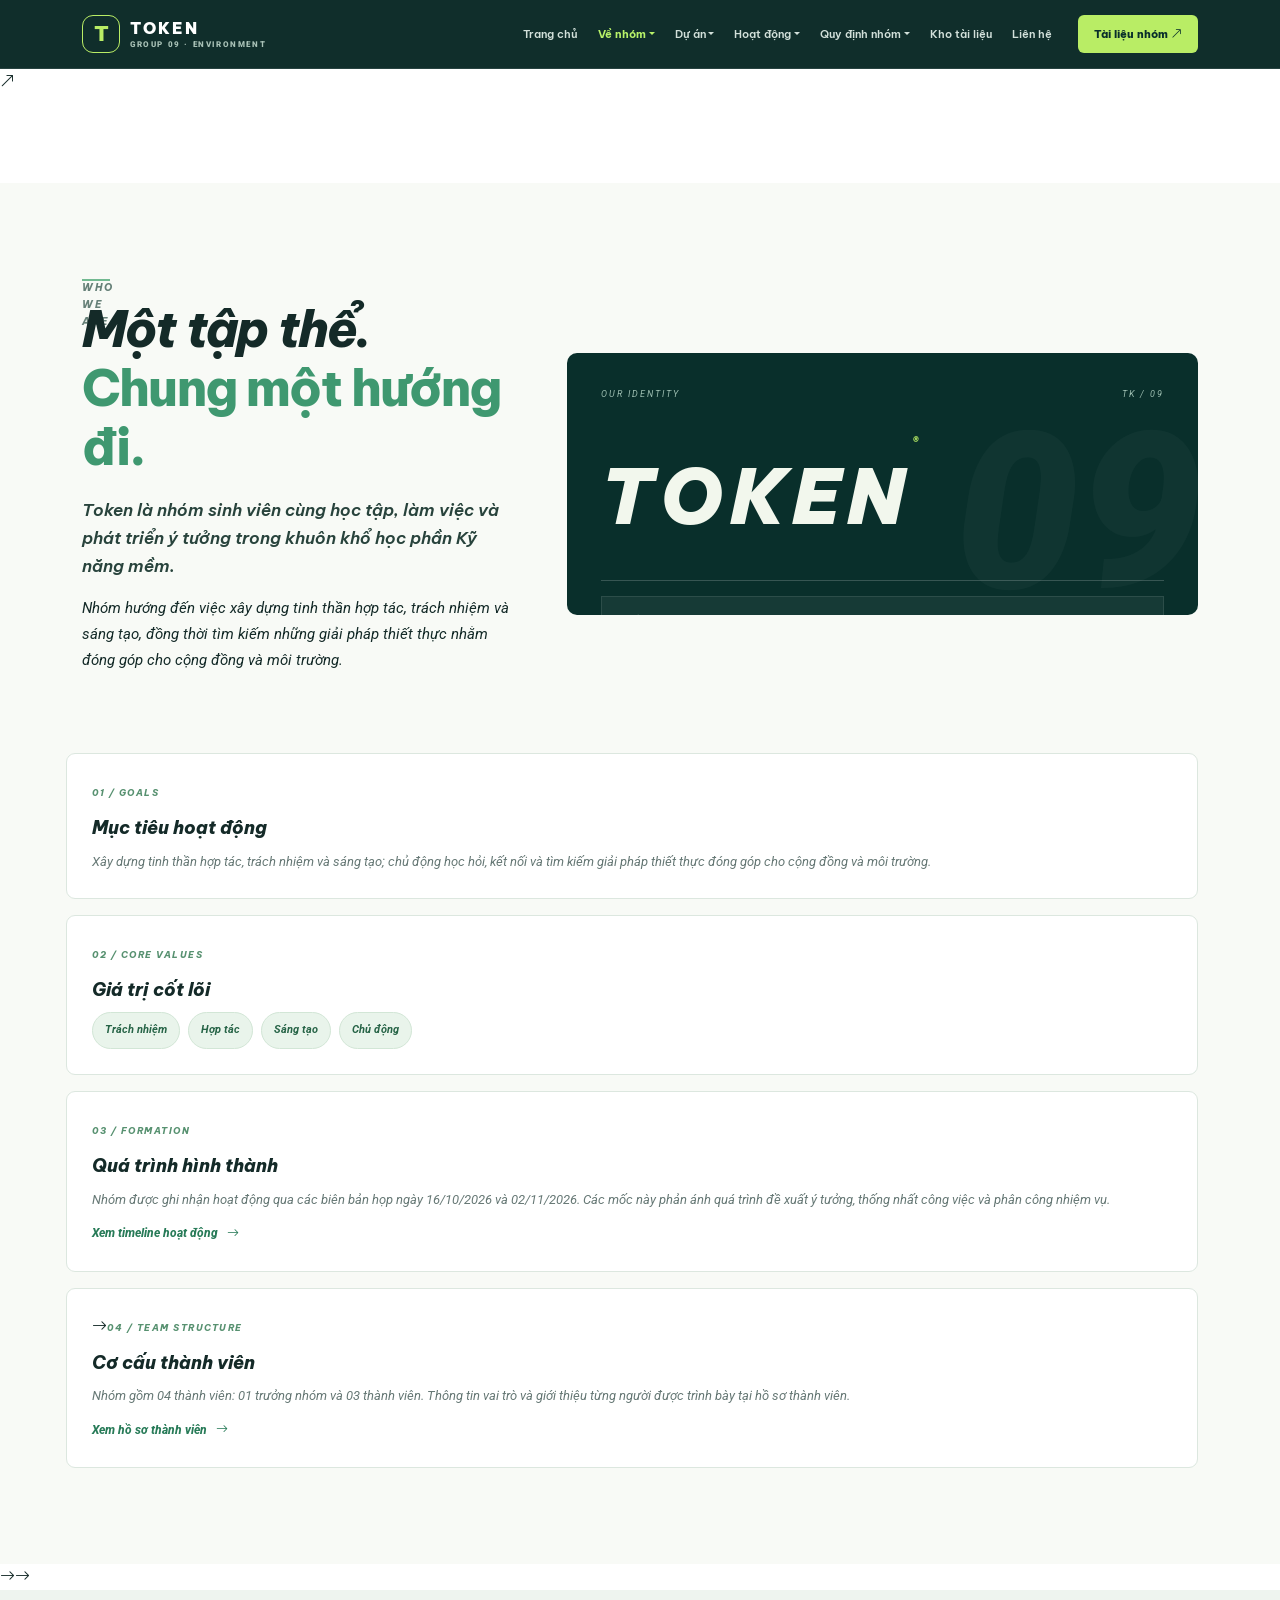
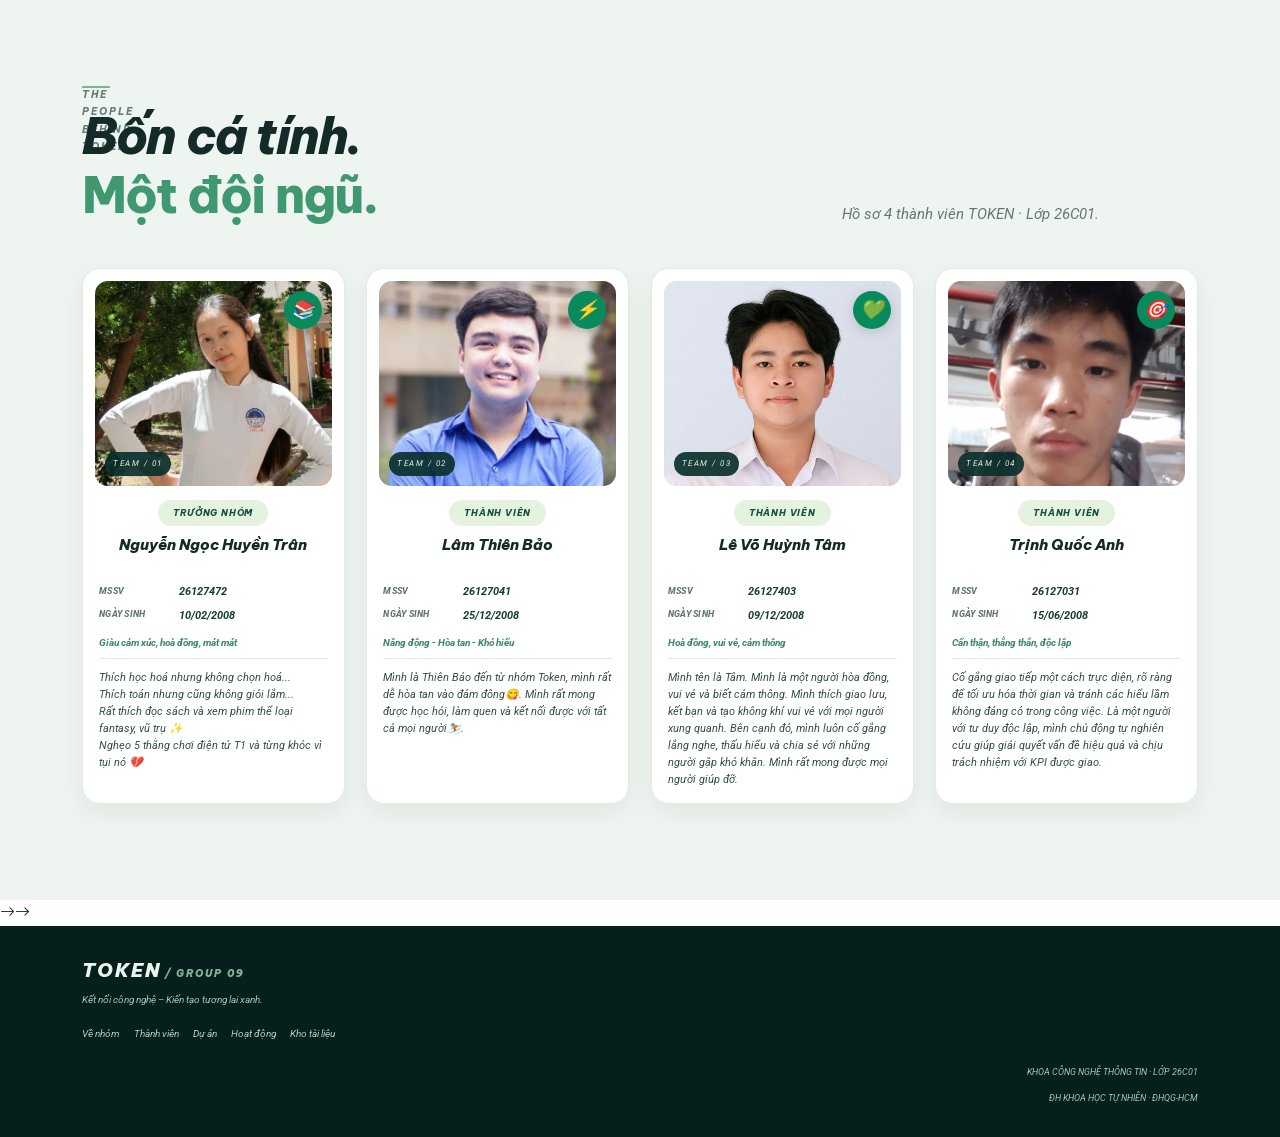
==== commit 5c85059d: "up" ====
--- a/about.html
+++ b/about.html
@@ -8,7 +8,7 @@
 <link href="https://fonts.googleapis.com/css2?family=Be+Vietnam+Pro:wght@400;500;600;700;800;900&amp;family=Roboto:wght@400;500;700;900&amp;display=swap" rel="stylesheet"/>
 <link href="https://cdn.jsdelivr.net/npm/bootstrap@5.3.3/dist/css/bootstrap.min.css" rel="stylesheet"/>
 <link href="https://cdn.jsdelivr.net/npm/bootstrap-icons@1.11.3/font/bootstrap-icons.min.css" rel="stylesheet"/>
-<link href="./assets/css/layout-fallback.css" rel="stylesheet"/><link href="./assets/css/token-style.css" rel="stylesheet"/>
+<link href="./assets/css/layout-fallback.css?v=source2" rel="stylesheet"/><link href="./assets/css/token-style.css?v=source2" rel="stylesheet"/>
 <style>
   .subpage-main { padding-top: 88px; }
   section[id], article[id], div[id] { scroll-margin-top: 96px; }
--- a/assets/css/layout-fallback.css
+++ b/assets/css/layout-fallback.css
@@ -6,8 +6,5 @@
 .d-flex{display:flex!important}.flex-wrap{flex-wrap:wrap!important}.align-items-center{align-items:center!important}.align-items-end{align-items:flex-end!important}.justify-content-between{justify-content:space-between!important}.position-relative{position:relative!important}.text-center{text-align:center!important}.text-md-end{text-align:right!important}.ms-auto{margin-left:auto!important}.mt-2{margin-top:.5rem!important}.mt-3{margin-top:1rem!important}.mt-4{margin-top:1.5rem!important}.mt-5{margin-top:3rem!important}.mb-4{margin-bottom:1.5rem!important}.pt-5{padding-top:3rem!important}.py-5{padding-top:3rem!important;padding-bottom:3rem!important}.gap-2{gap:.5rem!important}.gap-3{gap:1rem!important}.g-3{--bs-gutter-x:1rem;--bs-gutter-y:1rem}.g-5{--bs-gutter-x:3rem;--bs-gutter-y:3rem}.gy-3>*{margin-top:1rem}.min-vh-100{min-height:100vh}.btn{display:inline-block;text-decoration:none;cursor:pointer;border:1px solid transparent}.btn-lg{padding:.75rem 1.25rem;font-size:1.125rem;border-radius:.5rem}.lead{font-size:1.25rem;font-weight:300}.small,small{font-size:.875em}.navbar{position:relative;display:flex;align-items:center}.navbar>.container{display:flex;align-items:center;justify-content:space-between}.navbar-brand{display:flex}.navbar-toggler{display:none}.navbar-collapse{display:flex;flex-basis:auto;flex-grow:1;align-items:center}.navbar-nav{display:flex;flex-direction:row;list-style:none;margin:0;padding:0}.nav-item{position:relative}.dropdown-menu{display:none;position:absolute;top:100%;left:0;z-index:1000;min-width:12rem;list-style:none}.dropdown:hover>.dropdown-menu{display:block}.dropdown-item{display:block}.collapse{display:block!important}
 @media(max-width:1199.98px){.navbar-toggler{display:block}.navbar-collapse{display:none!important;position:absolute;top:100%;left:0;right:0;background:#092f2b;padding:1rem}.navbar-collapse.show{display:block!important}.navbar-nav{display:block}.navbar-nav .nav-link{display:block}.navbar .btn-nav{display:inline-block;margin-top:.75rem}}
 @media(max-width:991.98px){.col-lg-4,.col-lg-5,.col-lg-6,.col-lg-7,.col-lg-8{width:100%}.text-md-end{text-align:left!important}}
-@media(min-width:768px){.col-md-3{width:25%}.col-md-4{width:33.333333%}.col-md-5{width:41.666667%}.col-md-6{width:50%}}
-.fixed-top{position:fixed;top:0;right:0;left:0;z-index:1030}
-.navbar-toggler-icon{display:inline-block;width:1.5em;height:1.5em;vertical-align:middle;background-image:url("data:image/svg+xml,%3csvg xmlns='http://www.w3.org/2000/svg' viewBox='0 0 30 30'%3e%3cpath stroke='rgba%282255,255,255,.75%29' stroke-linecap='round' stroke-miterlimit='10' stroke-width='2' d='M4 7h22M4 15h22M4 23h22'/%3e%3c/svg%3e");background-repeat:no-repeat;background-position:center;background-size:100%}
 /* TOKEN editor enhancements */
-.member-photo img{width:100%;height:100%;object-fit:cover;object-position:center}
+.member-photo img{width:100%;height:100%;object-fit:cover;object-position:center}
--- a/assets/css/token-style.css
+++ b/assets/css/token-style.css
@@ -119,4 +119,4 @@
 .project-spec-grid .spec-kicker{display:block;color:#4d8a68;font-size:9px;letter-spacing:1.5px;font-weight:900;margin-bottom:9px}
 .project-spec-grid h3{color:#163f34;font-size:17px;font-weight:800;margin:0 0 8px}
 .project-spec-grid p{color:#60756b;font-size:12px;line-height:1.75;margin:0}
-@media(max-width:650px){.project-spec-grid{grid-template-columns:1fr}.project-poster-figure{margin:18px 0}}
+@media(max-width:650px){.project-spec-grid{grid-template-columns:1fr}.project-poster-figure{margin:18px 0}}
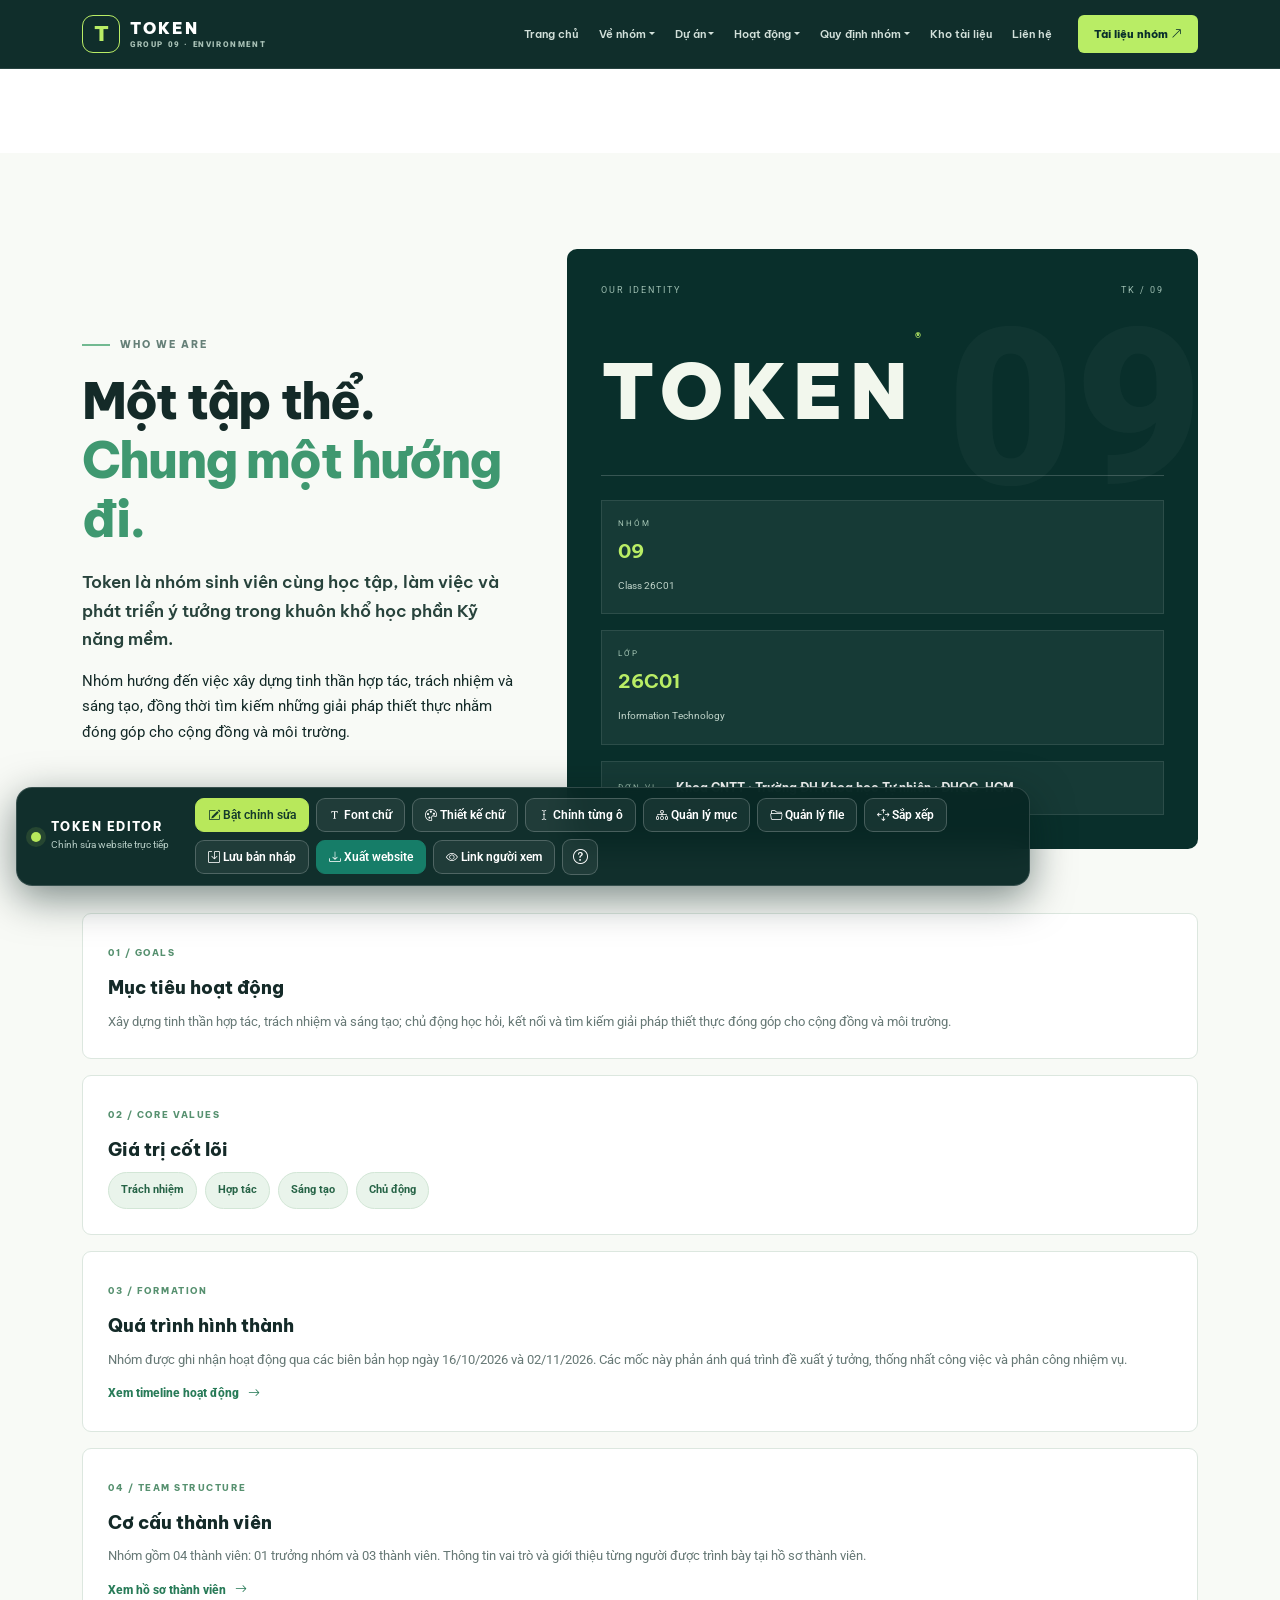
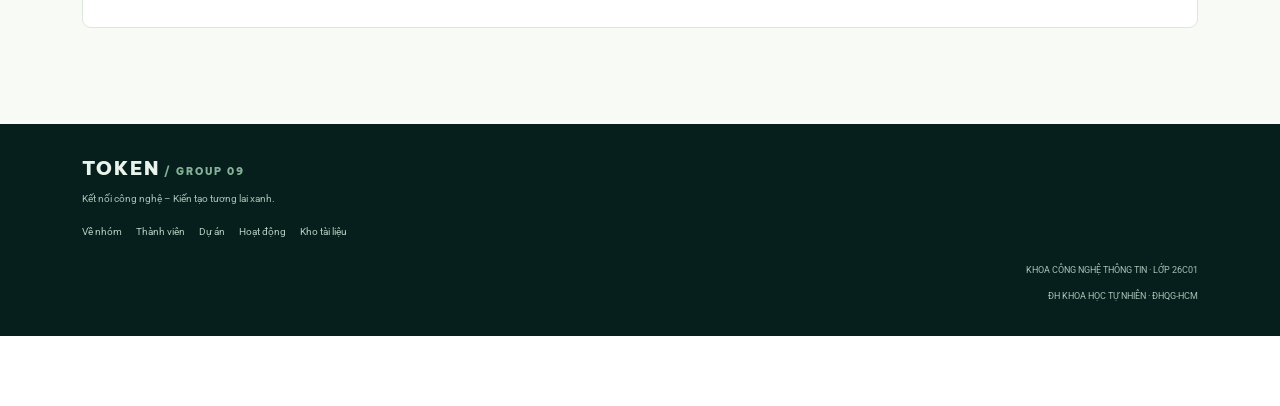
==== commit 101a8831: "up" ====
--- a/about.html
+++ b/about.html
@@ -1,49 +1,1052 @@
 <!doctype html>
-<html lang="vi">
-<head>
-<meta charset="utf-8"/><meta name="viewport" content="width=device-width, initial-scale=1"/>
-<meta name="description" content="TOKEN – GROUP 09 | Kết nối công nghệ – Kiến tạo tương lai xanh. Khoa Công nghệ Thông tin, Trường ĐH Khoa học Tự nhiên, ĐHQG-HCM."/>
-<meta name="theme-color" content="#092f2b"/><title>Về nhóm & Thành viên | TOKEN – GROUP 09</title>
-<link rel="preconnect" href="https://fonts.googleapis.com"/><link rel="preconnect" href="https://fonts.gstatic.com" crossorigin=""/>
-<link href="https://fonts.googleapis.com/css2?family=Be+Vietnam+Pro:wght@400;500;600;700;800;900&amp;family=Roboto:wght@400;500;700;900&amp;display=swap" rel="stylesheet"/>
-<link href="https://cdn.jsdelivr.net/npm/bootstrap@5.3.3/dist/css/bootstrap.min.css" rel="stylesheet"/>
-<link href="https://cdn.jsdelivr.net/npm/bootstrap-icons@1.11.3/font/bootstrap-icons.min.css" rel="stylesheet"/>
-<link href="./assets/css/layout-fallback.css?v=source2" rel="stylesheet"/><link href="./assets/css/token-style.css?v=source2" rel="stylesheet"/>
+<html lang="vi"><head>
+<meta charset="utf-8"><meta name="viewport" content="width=device-width, initial-scale=1">
+<meta name="description" content="TOKEN – GROUP 09 | Kết nối công nghệ – Kiến tạo tương lai xanh. Khoa Công nghệ Thông tin, Trường ĐH Khoa học Tự nhiên, ĐHQG-HCM.">
+<meta name="theme-color" content="#092f2b"><title>Về nhóm | TOKEN – GROUP 09</title>
+<link rel="preconnect" href="https://fonts.googleapis.com"><link rel="preconnect" href="https://fonts.gstatic.com" crossorigin="">
+<link href="https://fonts.googleapis.com/css2?family=Be+Vietnam+Pro:wght@400;500;600;700;800;900&amp;family=Roboto:wght@400;500;700;900&amp;display=swap" rel="stylesheet">
+<link href="https://cdn.jsdelivr.net/npm/bootstrap@5.3.3/dist/css/bootstrap.min.css" rel="stylesheet">
+<link href="https://cdn.jsdelivr.net/npm/bootstrap-icons@1.11.3/font/bootstrap-icons.min.css" rel="stylesheet">
 <style>
-  .subpage-main { padding-top: 88px; }
-  section[id], article[id], div[id] { scroll-margin-top: 96px; }
-  .navbar-nav .nav-link.active-page { color: #b8f269 !important; font-weight: 700; }
+/* Local fallback for essential Bootstrap layout utilities. */
+.container{width:100%;padding-right:calc(var(--bs-gutter-x,1.5rem)*.5);padding-left:calc(var(--bs-gutter-x,1.5rem)*.5);margin-right:auto;margin-left:auto}
+.row{display:flex;flex-wrap:wrap;margin-right:calc(var(--bs-gutter-x,1.5rem)*-.5);margin-left:calc(var(--bs-gutter-x,1.5rem)*-.5)}
+.row>*{flex-shrink:0;width:100%;max-width:100%;padding-right:calc(var(--bs-gutter-x,1.5rem)*.5);padding-left:calc(var(--bs-gutter-x,1.5rem)*.5)}
+@media(min-width:576px){.container{max-width:540px}}@media(min-width:768px){.container{max-width:720px}}@media(min-width:992px){.container{max-width:960px}.col-lg-4{width:33.333333%}.col-lg-5{width:41.666667%}.col-lg-7{width:58.333333%}.col-lg-8{width:66.666667%}.col-lg-6{width:50%}}@media(min-width:1200px){.container{max-width:1140px}}@media(min-width:1400px){.container{max-width:1320px}}
+.d-flex{display:flex!important}.flex-wrap{flex-wrap:wrap!important}.align-items-center{align-items:center!important}.align-items-end{align-items:flex-end!important}.justify-content-between{justify-content:space-between!important}.position-relative{position:relative!important}.text-center{text-align:center!important}.text-md-end{text-align:right!important}.ms-auto{margin-left:auto!important}.mt-2{margin-top:.5rem!important}.mt-3{margin-top:1rem!important}.mt-4{margin-top:1.5rem!important}.mt-5{margin-top:3rem!important}.mb-4{margin-bottom:1.5rem!important}.pt-5{padding-top:3rem!important}.py-5{padding-top:3rem!important;padding-bottom:3rem!important}.gap-2{gap:.5rem!important}.gap-3{gap:1rem!important}.g-3{--bs-gutter-x:1rem;--bs-gutter-y:1rem}.g-5{--bs-gutter-x:3rem;--bs-gutter-y:3rem}.gy-3>*{margin-top:1rem}.min-vh-100{min-height:100vh}.btn{display:inline-block;text-decoration:none;cursor:pointer;border:1px solid transparent}.btn-lg{padding:.75rem 1.25rem;font-size:1.125rem;border-radius:.5rem}.lead{font-size:1.25rem;font-weight:300}.small,small{font-size:.875em}.navbar{position:relative;display:flex;align-items:center}.navbar>.container{display:flex;align-items:center;justify-content:space-between}.navbar-brand{display:flex}.navbar-toggler{display:none}.navbar-collapse{display:flex;flex-basis:auto;flex-grow:1;align-items:center}.navbar-nav{display:flex;flex-direction:row;list-style:none;margin:0;padding:0}.nav-item{position:relative}.dropdown-menu{display:none;position:absolute;top:100%;left:0;z-index:1000;min-width:12rem;list-style:none}.dropdown:hover>.dropdown-menu{display:block}.dropdown-item{display:block}.collapse{display:block!important}
+@media(max-width:1199.98px){.navbar-toggler{display:block}.navbar-collapse{display:none!important;position:absolute;top:100%;left:0;right:0;background:#092f2b;padding:1rem}.navbar-collapse.show{display:block!important}.navbar-nav{display:block}.navbar-nav .nav-link{display:block}.navbar .btn-nav{display:inline-block;margin-top:.75rem}}
+@media(max-width:991.98px){.col-lg-4,.col-lg-5,.col-lg-6,.col-lg-7,.col-lg-8{width:100%}.text-md-end{text-align:left!important}}
+/* TOKEN editor enhancements */
+.member-photo img{width:100%;height:100%;object-fit:cover;object-position:center}
+
+</style><style>
+:root{--forest:#092f2b;--forest2:#10483f;--green:#b9ed65;--mint:#c8f3d9;--blue:#76c8d5;--ink:#142a28;--muted:#667875;--paper:#f8faf6;--mist:#eef4ef;--line:#dce7df;--heading:'Be Vietnam Pro',sans-serif;--body:'Roboto',sans-serif}
+*{box-sizing:border-box}html{scroll-behavior:smooth;scroll-padding-top:94px}body{font-family:var(--body);color:var(--ink);font-size:15px;line-height:1.72}h1,h2,h3,h4,h5,h6,.navbar,.brand-word,.member-role,.eyebrow,.card-index,.dir-number,.file-card b{font-family:var(--heading)}a{text-decoration:none}.muted{color:var(--muted)}
+.token-nav{background:rgba(7,38,35,.96);backdrop-filter:blur(14px);padding:10px 0;border-bottom:1px solid #ffffff1a}.brand-mark{width:38px;height:38px;border:1px solid var(--green);border-radius:11px;display:grid;place-items:center;color:var(--green);font-weight:900;font-size:21px}.navbar-brand{display:flex;align-items:center;gap:10px}.brand-word{font-size:16px;font-weight:900;letter-spacing:2px;line-height:1;color:white}.brand-word small{display:block;font-family:var(--body);font-size:8px;letter-spacing:1.6px;color:#a8c1b6;margin-top:5px}.navbar-nav .nav-link{color:#d2e0da!important;font-size:11px;font-weight:600;padding:10px 10px!important}.navbar-nav .nav-link:hover,.navbar-nav .nav-link:focus{color:var(--green)!important}.dropdown-menu{background:#103d35;border:1px solid #ffffff20;box-shadow:0 18px 40px #001b1760;padding:9px;max-height:70vh;overflow:auto}.dropdown-item{color:#e0eee7;font-size:12px;border-radius:5px;padding:8px 12px}.dropdown-item:hover,.dropdown-item:focus{background:#ffffff15;color:var(--green)}.btn-nav{background:var(--green);color:var(--forest);font-size:11px;font-weight:800;padding:10px 15px;border-radius:6px;white-space:nowrap}.btn-nav:hover{background:#d0f58d;color:var(--forest)}
+.hero-section{position:relative;overflow:hidden;background:radial-gradient(ellipse at 80% 40%,#1d6657 0%,transparent 38%),linear-gradient(115deg,#082b27 0%,#0b3a34 55%,#0b5147 100%);color:white}.hero-grid{position:absolute;inset:0;opacity:.15;background-image:linear-gradient(#ffffff19 1px,transparent 1px),linear-gradient(90deg,#ffffff19 1px,transparent 1px);background-size:55px 55px;mask-image:linear-gradient(90deg,black,transparent)}.eyebrow{font-size:10px;letter-spacing:2px;font-weight:800;color:#668078;margin-bottom:18px;display:flex;align-items:center;gap:10px}.eyebrow span{height:2px;width:28px;background:#72b991;display:inline-block}.eyebrow.light{color:#a9c8ba}.eyebrow.light span{background:var(--green)}.hero-kicker{font-size:11px;letter-spacing:4px;color:#b6d4c5;margin:26px 0 14px}.hero-kicker b{color:var(--green);padding:0 8px}.hero-section h1{font-size:clamp(42px,6vw,76px);line-height:1.1;letter-spacing:-2.8px;font-weight:900;margin:0;font-family:var(--heading)}.hero-section h1 em,.section-title em{font-style:normal;color:var(--green)}.hero-vn{font-family:var(--heading);font-size:18px;font-weight:700;margin:22px 0 10px}.hero-copy{max-width:540px;color:#c2d5ce;font-size:15px}.btn-lime{background:var(--green);border-color:var(--green);color:var(--forest);font-weight:800;font-size:12px;padding:14px 19px}.btn-lime:hover{background:#d0f58d;border-color:#d0f58d;color:var(--forest)}.btn-outline-light{font-size:12px;padding:14px 19px}.hero-meta{display:flex;gap:24px;margin-top:36px;color:#b5ccc2;font-size:11px}.hero-meta i{color:var(--green);margin-right:6px}.hero-art{height:470px;position:relative;overflow:hidden;border:1px solid #caf5d53b;border-radius:48% 48% 16px 16px;background:linear-gradient(160deg,#a4e1bf29,#0a312f26);box-shadow:0 30px 80px #001a1760}.art-orbit{position:absolute;border:1px solid #bce9d52b;border-radius:50%;width:430px;height:430px;left:50%;top:50%;transform:translate(-50%,-50%)}.orbit-two{width:330px;height:330px}.sun{position:absolute;width:75px;height:75px;border-radius:50%;background:linear-gradient(140deg,#f5e9a4,#b8ed65);top:75px;right:75px;box-shadow:0 0 70px #c8f39c77}.hill{position:absolute;border-radius:50% 50% 0 0}.hill-back{width:420px;height:190px;left:-80px;top:195px;background:#3b8970;transform:rotate(-8deg)}.hill-front{width:400px;height:160px;right:-100px;top:220px;background:#1d685b;transform:rotate(8deg)}.river{position:absolute;bottom:0;left:0;width:100%;height:175px;background:linear-gradient(160deg,#4ba9a4,#145b60);clip-path:polygon(0 20%,100% 0,100% 100%,0 100%)}.river span{position:absolute;height:1px;background:#b4f2db77;width:45%;top:45px;left:5%;transform:rotate(-5deg)}.river span:nth-child(2){top:85px;left:40%;width:50%}.river span:nth-child(3){top:125px;left:12%;width:55%}.solar-panel{position:absolute;top:105px;left:90px;width:130px;height:55px;background:#183c4c;border:3px solid #a8d9cf;transform:skewY(-12deg);display:flex;z-index:3}.solar-panel i{flex:1;border-right:1px solid #86c7c3}.collector{position:absolute;z-index:4;left:50%;top:235px;transform:translateX(-50%);width:170px;height:130px}.collector-top{height:14px;background:#c4edc5;border-radius:5px 5px 0 0}.mesh{height:82px;border:4px solid #d1ead1;background:repeating-linear-gradient(0deg,transparent 0 9px,#c7e7d5 10px 11px),repeating-linear-gradient(90deg,transparent 0 12px,#c7e7d5 13px 14px);background-color:#194e4a88}.collector-base{height:22px;background:#b8ed65;border-radius:0 0 10px 10px}.tech-tag{position:absolute;z-index:5;background:#f3f9ed;color:#17443a;padding:9px 12px;border-radius:5px;font-size:9px;font-weight:900;letter-spacing:1px;box-shadow:0 10px 30px #00231b55}.tag-ai{right:20px;top:185px}.tag-solar{left:12px;bottom:78px}.art-caption{position:absolute;bottom:15px;left:20px;right:20px;color:#c7e6d6;font-size:8px;letter-spacing:2px;display:flex;justify-content:space-between}.scroll-cue{position:absolute;bottom:20px;left:50%;transform:translateX(-50%);font-size:8px;letter-spacing:2px;color:#c6dbd2;white-space:nowrap}.scroll-cue i{margin-left:10px;color:var(--green)}
+.section-pad{padding:96px 0}.section-light{background:var(--paper)}.section-mist{background:var(--mist)}.section-title{font-family:var(--heading);font-size:clamp(32px,4vw,50px);line-height:1.18;letter-spacing:-1.8px;font-weight:800;margin-bottom:20px}.section-title em{color:#3f9870}.lead-copy{font-family:var(--heading);font-size:17px;line-height:1.65;font-weight:600;color:#28433c}.about-panel{background:var(--forest);color:white;padding:34px;border-radius:10px;position:relative;overflow:hidden}.about-panel:after{content:'09';position:absolute;font-size:220px;font-weight:900;color:#ffffff08;right:-5px;top:50px;line-height:1}.about-panel-top{display:flex;justify-content:space-between;font-size:9px;letter-spacing:2px;color:#9cbdb0}.identity-word{font-family:var(--heading);font-size:clamp(45px,7vw,76px);font-weight:900;letter-spacing:7px;margin:28px 0 18px;color:#f2f7ed}.identity-word span{font-size:14px;vertical-align:top;color:var(--green)}.identity-line{height:1px;background:#ffffff30}.info-tile{background:#ffffff0d;padding:16px;border:1px solid #ffffff18;min-height:100px;position:relative;z-index:1}.info-tile small{display:block;color:#a5c6b5;font-size:8px;letter-spacing:2px}.info-tile strong{display:block;font-family:var(--heading);font-size:19px;color:var(--green);margin:4px 0}.info-tile span{font-size:10px;color:#bed2c8}.info-tile.horizontal{min-height:auto;display:flex;align-items:center;gap:20px}.info-tile.horizontal strong{font-size:12px;color:#fff;margin:0}.info-card{height:100%;background:#fff;border:1px solid var(--line);padding:25px;border-radius:9px;scroll-margin-top:100px}.card-index{font-size:9px;letter-spacing:1.5px;color:#579170;font-weight:800}.info-card h3{font-size:18px;font-weight:800;margin:12px 0}.info-card p{font-size:13px;color:var(--muted);margin-bottom:0}.value-pills{display:flex;flex-wrap:wrap;gap:8px}.value-pills span{background:#e9f4eb;border:1px solid #d2e6d6;border-radius:30px;padding:8px 12px;color:#276447;font-size:11px;font-weight:700}.inline-link{display:inline-block;color:#287b58;font-weight:800;font-size:12px;margin-top:12px}.inline-link i{margin-left:6px}
+.contents-section{background:#edf4ef}.directory-grid{display:grid;grid-template-columns:repeat(4,1fr);gap:14px}.directory-card{background:white;border:1px solid var(--line);border-radius:10px;padding:22px;display:flex;flex-direction:column;align-items:flex-start;min-height:240px;transition:.25s}.directory-card:hover{transform:translateY(-4px);box-shadow:0 16px 32px #173d2710;border-color:#9fc9aa}.directory-card h3{font-size:16px;font-weight:800;margin:9px 0 12px}.directory-card a{font-size:11px;color:#536b62;padding:4px 0;border-bottom:1px solid transparent}.directory-card a:hover{color:#1b8055;border-color:#b9d9c2}.dir-number{font-size:10px;color:#41966b;font-weight:900;letter-spacing:1px}.directory-featured{background:#103d35;color:white;border-color:#103d35}.directory-featured a{color:#d0e4d9}.directory-featured a:hover{color:var(--green)}
+.member-card{height:100%;background:white;border:1px solid var(--line);border-radius:10px;overflow:hidden;transition:.25s}.member-card:hover{transform:translateY(-6px);box-shadow:0 18px 38px #153f2818}.member-photo{height:285px;position:relative;overflow:hidden;background:#dce9df}.member-photo img{width:100%;height:100%;object-fit:cover;object-position:center 30%;transition:transform .5s}.member-card:hover .member-photo img{transform:scale(1.04)}.member-photo span{position:absolute;bottom:12px;left:12px;background:#092f2be8;color:#dff0e4;padding:5px 9px;border-radius:4px;font-size:8px;letter-spacing:1.5px}.member-info{padding:21px}.member-role{font-size:9px;letter-spacing:1.5px;color:#39875e;font-weight:800}.member-info h3{font-size:19px;line-height:1.35;font-weight:800;margin:9px 0}.member-tags{font-size:10px;color:#438866;font-weight:700;margin-bottom:12px}.member-info p{font-size:12px;line-height:1.7;color:#63756f;margin:0}.privacy-note{margin:25px 0 0;padding:13px 16px;background:#e3f0e7;border-radius:7px;color:#326447;font-size:11px}.privacy-note i{margin-right:7px}
+.project-section{background:linear-gradient(145deg,#082e2a,#0c443b);position:relative;overflow:hidden}.project-intro{color:#c1d8cc;font-size:13px}.concept-pill{display:inline-block;border:1px solid #8cbd9b;color:#c5e9b4;border-radius:30px;padding:7px 12px;font-size:8px;letter-spacing:1px}.project-lead{display:grid;grid-template-columns:.85fr 1.15fr;min-height:400px;background:#eaf3e9;border-radius:10px;overflow:hidden}.project-lead>div:first-child{padding:40px;align-self:center}.project-lead span,.project-detail-card>span,.process-heading span{font-size:9px;letter-spacing:1.7px;color:#55846e;font-weight:800}.project-lead h3{font-size:34px;line-height:1.2;font-weight:800;letter-spacing:-1px;margin:18px 0}.project-lead h3 em{font-style:normal;color:#3c946b}.project-lead p{color:#637770;font-size:13px}.project-illustration{position:relative;min-height:400px;overflow:hidden;background:linear-gradient(160deg,#cce4d6 0 36%,#7dbcb0 36% 100%)}.sun-disc{position:absolute;top:40px;right:70px;width:65px;height:65px;border-radius:50%;background:#e7e69a;box-shadow:0 0 55px #e8e69a88}.shoreline{position:absolute;top:0;bottom:0;width:19%;background:#92b58b}.shoreline.left{left:0;clip-path:polygon(0 0,100% 0,55% 100%,0 100%)}.shoreline.right{right:0;clip-path:polygon(50% 0,100% 0,100% 100%,0 100%)}.river-shape{position:absolute;top:48%;left:14%;right:14%;height:42%;border-top:3px solid #d7f1e8;transform:rotate(-2deg)}.fixed-pole{position:absolute;top:23%;height:45%;width:9px;background:#315e4c;z-index:2}.p1{left:19%}.p2{right:19%}.solar-roof{position:absolute;top:16%;left:32%;padding:11px 25px;background:#245a6a;border:4px solid #e3f0d9;color:white;font-size:10px;letter-spacing:2px;transform:skewY(-9deg)}.net-bin{position:absolute;top:54%;left:50%;transform:translateX(-50%);width:150px;height:80px;border:6px solid #e8f3df;border-top-width:10px;background:repeating-linear-gradient(0deg,transparent 0 9px,#e8f3df 10px 11px),repeating-linear-gradient(90deg,transparent 0 12px,#e8f3df 13px 14px);background-color:#266e67aa}.net-bin span{position:absolute;width:35px;height:12px;border-radius:50%;background:#d6e9c5;bottom:-14px}.net-bin span:nth-child(1){left:10px}.net-bin span:nth-child(2){left:55px}.net-bin span:nth-child(3){right:10px}.ai-label{position:absolute;right:20px;bottom:22%;background:#103d35;color:#dff3e6;padding:8px 12px;border-radius:4px;font-size:10px;font-weight:800}.river-label{position:absolute;bottom:14px;left:18px;font-size:8px;letter-spacing:2px;color:#174b4c}.project-subnav,.doc-category-nav{display:flex;flex-wrap:wrap;gap:8px;margin:22px 0}.project-subnav a,.doc-category-nav a{border:1px solid #8cb9a4;color:#d4eadc;border-radius:30px;padding:8px 13px;font-size:10px}.project-subnav a:hover{background:#b9ed65;color:#092f2b}.project-detail-card{height:100%;background:#f1f7ef;border-radius:8px;padding:24px;color:#183d33;scroll-margin-top:100px}.project-detail-card>span{color:#54896c}.project-detail-card>i{display:block;font-size:23px;color:#398c65;margin:15px 0}.project-detail-card h3{font-size:18px;font-weight:800}.project-detail-card p{font-size:12px;color:#60756b;margin:0}.project-process{background:#eaf3e9;border-radius:9px;padding:30px}.process-heading h3{font-size:23px;font-weight:800;color:#163e34;margin:9px 0}.process-heading p{font-size:12px;color:#63776e}.process-steps{display:grid;grid-template-columns:repeat(3,1fr);gap:12px;margin-top:20px}.process-steps>div{position:relative;background:white;border:1px solid #dce8dd;border-radius:7px;padding:17px}.process-steps b{position:absolute;right:12px;top:10px;color:#8eb59b;font-size:10px}.process-steps i{display:block;color:#398c65;font-size:22px;margin-bottom:12px}.process-steps strong{display:block;color:#1b493a;font-size:13px}.process-steps small{display:block;color:#6c7e75;font-size:10px;margin-top:4px}.disclaimer{margin:20px 0 0;color:#c6ded1;font-size:11px}.disclaimer i{margin-right:6px}.disclaimer.dark{color:#63756e}
+.timeline{position:relative;max-width:940px;margin-left:auto;margin-right:auto}.timeline:before{content:'';position:absolute;left:190px;top:0;bottom:0;width:2px;background:#c9ded0}.timeline-item{display:grid;grid-template-columns:160px 30px 1fr;gap:0 15px;margin-bottom:28px;position:relative}.timeline-date{text-align:right;font-family:var(--heading);font-size:15px;font-weight:800;color:#1e6446;padding-top:20px}.timeline-date small{display:block;font-family:var(--body);font-size:9px;letter-spacing:1px;color:#7c9286;margin-top:5px}.timeline-dot{width:13px;height:13px;background:#64a77d;border:3px solid #e3f1e7;border-radius:50%;margin:24px auto;z-index:1}.timeline-card{background:white;border:1px solid var(--line);border-radius:9px;padding:24px}.timeline-card>span{font-size:9px;letter-spacing:1.7px;color:#55926d;font-weight:800}.timeline-card h3{font-size:19px;font-weight:800;margin:8px 0}.timeline-card p{font-size:12px;color:#61746c}.timeline-tag{display:inline-block;background:#e8f3e8;color:#31704d;border-radius:5px;padding:8px 11px;font-size:10px;font-weight:700}.muted-note{display:block;color:#8a9890;font-size:10px;margin-top:10px}.subsection-head{margin:48px 0 17px}.subsection-head span,.common-work span{font-size:9px;letter-spacing:1.7px;color:#5c9870;font-weight:800}.subsection-head h3,.common-work h3{font-size:23px;font-weight:800;margin:7px 0}.subsection-head p{color:#6c7e75;font-size:12px}.assignment-grid{display:grid;grid-template-columns:repeat(4,1fr);gap:12px}.assignment-grid article{background:#edf4ef;border:1px solid #dce8dd;border-radius:8px;padding:18px}.assignment-grid b{font-family:var(--heading);font-size:13px;color:#1e6446}.assignment-grid p{font-size:11px;color:#62756c;margin:9px 0 0}.common-work{display:grid;grid-template-columns:.7fr 1.3fr;gap:25px;margin-top:25px;background:#103d35;color:white;border-radius:9px;padding:25px}.common-work ul{margin:0;padding-left:18px;columns:2;color:#d3e4d9;font-size:12px}.evidence-placeholder{display:flex;align-items:center;gap:17px;border:1px dashed #9abda4;border-radius:8px;padding:19px;margin-top:20px;color:#3c7955}.evidence-placeholder>i{font-size:28px}.evidence-placeholder b,.evidence-placeholder span{display:block}.evidence-placeholder b{font-family:var(--heading);font-size:13px}.evidence-placeholder span{font-size:11px;color:#6b8174;margin-top:3px}
+.charter-card{height:100%;background:white;border:1px solid var(--line);padding:28px;border-radius:9px;scroll-margin-top:100px}.charter-icon{font-size:27px;color:#43936b}.charter-card>span{display:block;font-size:9px;letter-spacing:1.7px;color:#72907f;font-weight:800;margin-top:12px}.charter-card h3{font-size:18px;font-weight:800;margin:9px 0 18px}.charter-card ul{padding-left:17px;margin:0}.charter-card li{font-size:12px;color:#5e7168;margin-bottom:10px}.charter-card.avoid .charter-icon{color:#b87568}.charter-card.should .charter-icon{color:#6d8cc1}
+.comm-section{background:linear-gradient(145deg,#082e2a,#0d4b40)}.comm-detail{background:#ffffff0c;border:1px solid #ffffff22;border-radius:9px;padding:20px}.comm-detail>div{padding:14px 4px;border-bottom:1px solid #ffffff20}.comm-detail>div:last-child{border:0}.comm-detail i{display:block;color:var(--green);font-size:22px;margin-bottom:8px}.comm-detail span{display:block;font-size:8px;letter-spacing:1.5px;color:#a7c7b8}.comm-detail b{display:block;color:white;font-family:var(--heading);font-size:17px}.comm-detail small{color:#b7cec2;font-size:10px}.workflow{background:#f1f7ef;border-radius:9px;padding:26px;height:100%}.workflow h3{font-size:19px;font-weight:800;color:#173d33}.workflow-steps{display:grid;grid-template-columns:repeat(3,1fr);gap:10px;margin-top:20px}.workflow-steps>div{position:relative;background:white;border:1px solid #dce8dd;border-radius:7px;padding:14px}.workflow-steps b{position:absolute;right:9px;top:7px;font-size:9px;color:#88b198}.workflow-steps i{display:block;font-size:21px;color:#398b64;margin-bottom:8px}.workflow-steps span{display:block;font-family:var(--heading);font-size:11px;font-weight:800;color:#234c3a}.workflow-steps small{display:block;color:#71847a;font-size:9px;margin-top:3px}.workflow-note{font-size:10px;color:#657970;margin:17px 0 0}.workflow-note i{color:#4d9a6d;margin-right:5px}
+.evaluation-panel{display:grid;grid-template-columns:.8fr 1.2fr;gap:40px;background:white;border:1px solid var(--line);border-radius:10px;padding:32px}.evaluation-chart{display:flex;align-items:center;gap:25px}.donut{width:170px;height:170px;border-radius:50%;background:conic-gradient(#2d7654 0 50%,#78b89a 50% 70%,#b8d9a8 70% 80%,#8fc7cb 80% 90%,#d4e8d8 90% 100%);display:grid;place-items:center;flex-shrink:0}.donut>div{width:118px;height:118px;background:white;border-radius:50%;display:grid;place-content:center;text-align:center}.donut strong{font-family:var(--heading);font-size:28px;color:#194d38}.donut strong small{font-size:14px}.donut span{font-size:8px;letter-spacing:1px;color:#71847a}.legend{display:grid;gap:9px}.legend span{font-size:10px;color:#61756b;white-space:nowrap}.legend b{color:#244b39;margin-left:7px}.dot{display:inline-block;width:8px;height:8px;border-radius:50%;margin-right:7px}.d1{background:#2d7654}.d2{background:#78b89a}.d3{background:#b8d9a8}.d4{background:#8fc7cb}.d5{background:#d4e8d8}.evaluation-bars{align-self:center}.eval-row{margin-bottom:17px}.eval-row>div:first-child{display:flex;justify-content:space-between;font-size:11px;color:#4c6459;margin-bottom:7px}.eval-row b{font-family:var(--heading);color:#226b49}.progress{height:8px;background:#edf2ed;border-radius:10px;overflow:hidden}.progress span{display:block;height:100%;background:linear-gradient(90deg,#26744f,#a9d98a);border-radius:10px}
+.documents-section{background:#edf4ef}.document-notice{display:flex;gap:15px;align-items:center;background:#103d35;color:white;padding:19px 22px;border-radius:9px}.document-notice>i{font-size:28px;color:var(--green)}.document-notice b,.document-notice span{display:block}.document-notice b{font-family:var(--heading);font-size:14px}.document-notice span{font-size:11px;color:#c8ddd1;margin-top:3px}.doc-category-nav{margin:18px 0 28px}.doc-category-nav a{border-color:#a6c8b1;color:#2f6f4e;background:#fff}.doc-category-nav a:hover{background:#1d684b;color:white}.doc-group{margin-top:27px;scroll-margin-top:100px}.doc-group-heading{display:flex;gap:15px;align-items:flex-start;margin-bottom:14px}.doc-group-heading>span{font-family:var(--heading);font-size:20px;font-weight:900;color:#45956b}.doc-group-heading h3{font-size:19px;font-weight:800;margin:0 0 3px}.doc-group-heading p{font-size:11px;color:#718279;margin:0}.file-card{height:100%;display:flex;gap:12px;align-items:flex-start;background:white;border:1px solid #dce8dd;border-radius:8px;padding:17px;min-height:145px;flex-wrap:wrap}.file-card>i{font-size:24px;color:#398a62}.file-card>div{flex:1;min-width:160px}.file-card b{display:block;font-size:12px;color:#234b39;line-height:1.5}.file-card small{display:block;color:#78877f;font-size:10px;margin-top:4px}.file-link{display:inline-flex;gap:7px;align-items:center;background:#e7f3e9;color:#276c49;border-radius:5px;padding:8px 10px;font-size:10px;font-weight:800;margin-top:auto}.file-link:hover{background:#cce9d3;color:#174a33}.file-link.pending{background:#f2f3ee;color:#79857c}.upload-guide{display:grid;grid-template-columns:70px 1fr;gap:20px;background:#fff;border:1px dashed #7eaf8e;border-radius:10px;padding:26px;margin-top:30px;scroll-margin-top:100px}.upload-guide-icon{width:60px;height:60px;background:#e6f3e8;border-radius:12px;display:grid;place-items:center;color:#39875d;font-size:28px}.upload-guide-copy>span{font-size:9px;letter-spacing:1.6px;color:#4b9168;font-weight:800}.upload-guide h3{font-size:20px;font-weight:800;margin:7px 0}.upload-guide p,.upload-guide li{font-size:11px;color:#60756a}.upload-guide ol{padding-left:18px}.upload-guide li{margin:4px 0}.upload-guide small{display:block;background:#fff7e7;color:#80612e;border-radius:6px;padding:11px;font-size:10px}.upload-guide small i{margin-right:5px}
+.contact-section{background:linear-gradient(130deg,#082c28,#0b4b40);padding:90px 0}.contact-copy{font-size:15px;line-height:1.9;color:#c5d9ce}.contact-card{background:#f1f7ef;padding:28px;border-radius:10px}.contact-card>span{display:block;font-size:9px;letter-spacing:1.7px;color:#5c8b6d;font-weight:800;margin-bottom:20px}.contact-card>div:not(.logo-placeholder){display:flex;gap:13px;align-items:center;padding:13px 0;border-bottom:1px solid #dce7dd}.contact-card>div>i{color:#438d64;font-size:19px}.contact-card p{margin:0}.contact-card b,.contact-card small{display:block}.contact-card b{font-family:var(--heading);font-size:12px}.contact-card small{font-size:10px;color:#78877f}.logo-placeholder{margin-top:20px;border:1px dashed #8fb59a;border-radius:7px;padding:16px;text-align:center}.logo-placeholder span{display:block;font-family:var(--heading);font-size:26px;font-weight:900;letter-spacing:5px;color:#23583f}.logo-placeholder small{font-size:8px;letter-spacing:1px;color:#839187}.site-footer{background:#061f1d;color:#a9c2b6;padding:28px 0}.footer-brand{font-family:var(--heading);font-size:19px;font-weight:900;letter-spacing:2px;color:#e8f4eb}.footer-brand span{font-size:10px;color:#86b298}.site-footer p{font-size:10px;margin:5px 0 0}.footer-links{display:flex;flex-wrap:wrap;gap:14px}.footer-links a{font-size:10px;color:#b5ccc0}.footer-links a:hover{color:var(--green)}.site-footer small{font-size:9px;line-height:1.7}
+@media(max-width:1199px){.navbar-nav{align-items:stretch!important;padding-top:12px}.btn-nav{display:inline-block;margin:8px 0}.dropdown-menu{border:0;box-shadow:none;background:#0c342e;margin-left:10px}.dropdown-item{white-space:normal}.directory-grid{grid-template-columns:repeat(2,1fr)}}
+@media(max-width:991px){.hero-art{max-width:500px;margin:auto}.section-pad{padding:75px 0}.project-lead{grid-template-columns:1fr}.project-illustration{min-height:330px}.assignment-grid{grid-template-columns:repeat(2,1fr)}.evaluation-panel{grid-template-columns:1fr}.evaluation-chart{justify-content:center}}
+@media(max-width:767px){.hero-section h1{font-size:43px;letter-spacing:-1.7px}.hero-art{height:350px}.scroll-cue{display:none}.section-title{font-size:34px}.directory-grid{grid-template-columns:1fr 1fr}.directory-card{padding:17px;min-height:230px}.member-photo{height:320px}.timeline:before{left:8px}.timeline-item{grid-template-columns:18px 1fr;gap:0 10px}.timeline-date{grid-column:2;text-align:left;padding:0 0 8px}.timeline-dot{grid-column:1;grid-row:1 / span 2;margin:5px auto}.timeline-card{grid-column:2}.process-steps{grid-template-columns:repeat(2,1fr)}.common-work{grid-template-columns:1fr}.common-work ul{columns:1}.workflow-steps{grid-template-columns:repeat(2,1fr)}.evaluation-chart{flex-direction:column}.upload-guide{grid-template-columns:1fr}.doc-category-nav{gap:6px}.doc-category-nav a{font-size:9px}.project-lead>div:first-child{padding:27px}.project-illustration{min-height:300px}}
+@media(max-width:480px){.directory-grid{grid-template-columns:1fr}.directory-card{min-height:auto}.assignment-grid{grid-template-columns:1fr}.hero-meta{flex-direction:column;gap:7px}.process-steps{grid-template-columns:1fr 1fr}.workflow-steps{grid-template-columns:1fr 1fr}.member-photo{height:290px}.section-pad{padding:62px 0}.file-card{min-height:unset}.doc-group-heading h3{font-size:17px}}
+
+
+/* Team profile refinement: four balanced cards in one desktop row */
+#team .team-card-grid{align-items:stretch}
+#team .member-card{display:flex;flex-direction:column;height:100%;border-radius:14px;box-shadow:0 8px 24px #153f2809}
+#team .member-photo{height:clamp(175px,18vw,225px);flex:0 0 auto}
+#team .member-photo img{object-position:center 28%}
+#team .member-info{padding:17px 16px 18px;display:flex;flex-direction:column;flex:1}
+#team .member-role{font-size:9px;letter-spacing:1.15px}
+#team .member-info h3{font-size:clamp(15px,1.35vw,18px);line-height:1.35;min-height:2.45em;margin:7px 0 9px;overflow-wrap:anywhere}
+#team .member-meta{display:grid;grid-template-columns:1fr 1fr;gap:7px;margin:0 0 12px}
+#team .member-meta>div{min-width:0;padding:8px 9px;background:#f2f7f1;border:1px solid #e1ebe1;border-radius:7px}
+#team .member-meta small{display:block;font-size:8px;letter-spacing:.7px;color:#718579;font-weight:800}
+#team .member-meta strong{display:block;margin-top:2px;font-size:9px;line-height:1.35;color:#315d43;overflow-wrap:anywhere}
+#team .member-tags{font-size:9px;line-height:1.55;margin:0 0 9px;min-height:2.8em}
+#team .member-info p{font-size:11px;line-height:1.62;color:#62746b}
+#team .privacy-note{font-size:10px;line-height:1.6}
+@media(min-width:992px) and (max-width:1199px){#team .member-photo{height:165px}#team .member-info{padding:13px 12px}#team .member-info h3{font-size:15px}#team .member-info p{font-size:10px}#team .member-meta{gap:5px}#team .member-meta>div{padding:7px 6px}}
+@media(max-width:767px){#team .member-photo{height:270px}#team .member-info{padding:18px}#team .member-info h3{font-size:18px;min-height:0}#team .member-info p{font-size:12px}}
+
+/* TOKEN team cards: compact four-column desktop layout */
+#team .team-card-grid{align-items:stretch}
+#team .member-card{display:flex;flex-direction:column;height:100%;border-radius:14px;box-shadow:0 8px 24px #153f2809}
+#team .member-photo{height:clamp(145px,15vw,190px);flex:0 0 auto}
+#team .member-photo img{object-position:center 28%}
+#team .member-info{padding:13px 13px 12px;display:flex;flex-direction:column;flex:1}
+#team .member-role{font-size:8px;letter-spacing:1px}
+#team .member-info h3{font-size:clamp(13px,1.15vw,16px);line-height:1.32;min-height:2.6em;margin:6px 0 8px;overflow-wrap:anywhere}
+#team .member-meta{display:grid;grid-template-columns:1fr 1fr;gap:5px;margin:0 0 9px}
+#team .member-meta>div{min-width:0;padding:6px 7px;background:#f2f7f1;border:1px solid #e1ebe1;border-radius:7px}
+#team .member-meta small{display:block;font-size:7px;letter-spacing:.6px;color:#718579;font-weight:800}
+#team .member-meta strong{display:block;margin-top:2px;font-size:9px;line-height:1.3;color:#315d43;overflow-wrap:anywhere}
+#team .member-tags{font-size:8px;line-height:1.45;margin:0 0 7px;min-height:2.6em;overflow-wrap:anywhere}
+#team .member-info p{font-size:9px;line-height:1.5;color:#62746b;margin:0;overflow-wrap:anywhere}
+#team .member-icon-set{display:flex;gap:5px;margin-top:auto;padding-top:10px}
+#team .member-icon-set span{display:flex;align-items:center;justify-content:center;gap:4px;flex:1;min-width:0;padding:6px 3px;border-radius:8px;background:#edf6ed;color:#17644c;font-size:15px;cursor:text}
+#team .member-icon-set small{font-size:7px;font-weight:700;white-space:nowrap;color:#426c56}
+#team .member-icon-set span[contenteditable="true"]{outline:1px dashed #27a78a}
+@media(min-width:992px) and (max-width:1199px){#team .member-photo{height:135px}#team .member-info{padding:10px 9px}#team .member-info h3{font-size:13px}#team .member-info p{font-size:8px}#team .member-meta>div{padding:5px 4px}#team .member-meta strong{font-size:8px}}
+@media(max-width:575px){#team .member-photo{height:125px}#team .member-info{padding:9px}#team .member-info h3{font-size:12px}#team .member-info p{font-size:8px}#team .member-icon-set small{display:none}}
+
+
+/* FINAL TEAM LAYOUT — four separate, equal cards in one desktop row */
+#team .team-card-grid{
+  display:grid !important;
+  grid-template-columns:repeat(4,minmax(0,1fr));
+  gap:clamp(14px,1.7vw,26px);
+  width:100%; margin:0; align-items:stretch;
+}
+#team .team-member-item{min-width:0;width:auto;max-width:none;padding:0;margin:0;display:block}
+#team .member-card{height:100%;min-width:0;background:#fff;border:1px solid #e2ece3;border-radius:18px;overflow:hidden;box-shadow:0 8px 24px #153f2810;display:flex;flex-direction:column;transition:transform .22s,box-shadow .22s}
+#team .member-card:hover{transform:translateY(-5px);box-shadow:0 16px 32px #153f2820}
+#team .member-photo{height:clamp(150px,16vw,220px);margin:12px 12px 0;border-radius:13px;overflow:hidden;position:relative;flex:none}
+#team .member-photo img{width:100%;height:100%;object-fit:cover;object-position:center 28%}
+#team .member-photo span{left:10px;bottom:10px;padding:5px 8px;font-size:8px;border-radius:20px}
+#team .member-photo-badge{position:absolute;right:10px;top:10px;width:38px;height:38px;border-radius:50%;display:grid;place-items:center;background:#078b5d;color:#fff;font-size:19px;box-shadow:0 3px 12px #073f2c30;cursor:text;outline-offset:3px}
+#team .member-info{padding:14px 16px 15px;display:flex;flex-direction:column;flex:1;min-width:0}
+#team .member-role{align-self:center;background:#e4f2df;color:#15533b;border-radius:30px;padding:5px 15px;font-size:9px;letter-spacing:.8px}
+#team .member-info h3{text-align:center;font-size:clamp(14px,1.2vw,18px);line-height:1.3;min-height:2.5em;margin:9px 0 10px;overflow-wrap:anywhere}
+#team .member-meta{display:flex;flex-direction:column;gap:7px;margin:0 0 11px}
+#team .member-meta>div{display:grid;grid-template-columns:74px minmax(0,1fr);align-items:center;gap:6px;padding:0;background:transparent;border:0;border-radius:0}
+#team .member-meta small{font-size:9px;letter-spacing:.25px;color:#61776b;font-weight:800}
+#team .member-meta strong{font-size:11px;line-height:1.35;color:#173e31;overflow-wrap:anywhere}
+#team .member-tags{font-size:10px;line-height:1.5;margin:0 0 8px;min-height:0;color:#3c8864}
+#team .member-info p{font-size:11px;line-height:1.55;color:#344f44;margin:0;padding-top:10px;border-top:1px solid #e1e9e2;overflow-wrap:anywhere}
+#team .member-icon-set{display:flex;gap:7px;margin-top:auto;padding-top:13px}
+#team .member-icon-set span{min-height:34px;display:flex;align-items:center;justify-content:center;gap:4px;flex:1;min-width:0;padding:5px 3px;border-radius:20px;background:#edf6ed;color:#17644c;font-size:15px;cursor:text}
+#team .member-icon-set small{font-size:8px;font-weight:700;white-space:nowrap;color:#426c56}
+@media(max-width:991px){#team .team-card-grid{grid-template-columns:repeat(2,minmax(0,1fr))}#team .member-photo{height:clamp(170px,28vw,250px)}}
+@media(max-width:575px){#team .team-card-grid{grid-template-columns:1fr;gap:16px}#team .member-photo{height:230px}#team .member-info{padding:14px 16px}#team .member-info h3{font-size:17px;min-height:0}#team .member-info p{font-size:12px}#team .member-meta strong{font-size:12px}}
+
+/* Member cards: remove decorative icon rows; keep bio as the final content block */
+#team .member-icon-set{display:none!important}
+#team .member-info p{margin-bottom:0}
+
+/* TOKEN EDITOR – refined dialogs and action controls */
+.te-modal-backdrop{align-items:center!important;padding:16px!important;background:rgba(4,24,22,.76)!important;backdrop-filter:blur(5px)}
+.te-modal{width:min(720px,100%)!important;border:1px solid #e3ece5!important;border-radius:20px!important;padding:clamp(18px,3vw,30px)!important;box-shadow:0 28px 90px rgba(0,20,15,.28)!important}
+.te-modal h3{font-size:clamp(19px,2.2vw,24px)!important;color:#123f35!important;letter-spacing:-.45px}
+.te-modal>p{color:#657970;margin:0 0 18px}
+.te-modal .te-field label{color:#254b3d;font-size:12px;letter-spacing:.01em}
+.te-modal input:not([type=color]):not([type=range]),.te-modal select,.te-modal textarea{border:1px solid #d6e3da!important;border-radius:10px!important;background:#fbfdfb!important;padding:10px 12px!important;min-height:42px}
+.te-modal textarea{min-height:110px;resize:vertical}
+.te-modal input:focus,.te-modal select:focus,.te-modal textarea:focus{outline:3px solid #b8e85b55;border-color:#6eaa83!important}
+.te-modal button{border-radius:10px!important;padding:10px 15px!important;font-weight:700!important;transition:transform .15s,filter .15s,box-shadow .15s}
+.te-modal button:hover{filter:brightness(1.06);transform:translateY(-1px);box-shadow:0 5px 14px #163e301c}
+.te-modal .te-secondary{background:#edf4ef!important;color:#285440!important;border:1px solid #d9e7dc!important}
+.te-modal .te-danger{background:#fff0ef!important;color:#a33b35!important;border:1px solid #f0d0cd!important}
+.te-modal-footer{display:flex;justify-content:flex-end;border-top:1px solid #e7eee8;margin-top:18px;padding-top:12px}
+.te-modal-footer button{margin-top:0!important}
+.te-element-actions{gap:8px!important;margin-top:7px}
+.te-modal hr{border-color:#e5eee7;opacity:1;margin:18px 0}
+@media(max-width:600px){.te-modal-backdrop{align-items:flex-start!important;padding:8px!important}.te-modal{border-radius:15px!important}.te-element-actions>*{flex:1 1 auto}}
+
+/* Product poster and product specification */
+.project-poster-figure{max-width:760px;margin:28px auto 24px;padding:12px;background:#f2f7ef;border:1px solid #d8e8dc;border-radius:14px;box-shadow:0 14px 35px #001b1720;text-align:center}
+.project-poster-figure img{display:block;width:100%;height:auto;max-height:900px;object-fit:contain;border-radius:8px}
+.project-poster-figure figcaption{padding:10px 5px 2px;color:#47745d;font-size:10px;font-weight:800;letter-spacing:1.3px}
+.project-spec-grid{display:grid;grid-template-columns:repeat(2,minmax(0,1fr));gap:13px;margin:22px 0}
+.project-spec-grid article{background:#f2f7ef;border:1px solid #dce9dd;border-radius:12px;padding:21px}
+.project-spec-grid .spec-kicker{display:block;color:#4d8a68;font-size:9px;letter-spacing:1.5px;font-weight:900;margin-bottom:9px}
+.project-spec-grid h3{color:#163f34;font-size:17px;font-weight:800;margin:0 0 8px}
+.project-spec-grid p{color:#60756b;font-size:12px;line-height:1.75;margin:0}
+@media(max-width:650px){.project-spec-grid{grid-template-columns:1fr}.project-poster-figure{margin:18px 0}}
+
 </style>
 </head>
-
 <body>
 <nav class="navbar navbar-expand-xl navbar-dark fixed-top token-nav"><div class="container">
-<a class="navbar-brand" href="./index.html"><span class="brand-mark">T</span><span class="brand-word">TOKEN <small>GROUP 09 · ENVIRONMENT</small></span></a>
-<button class="navbar-toggler" type="button" data-bs-toggle="collapse" data-bs-target="#tokenNav" aria-label="Mở điều hướng"><span class="navbar-toggler-icon"/></button>
+<a class="navbar-brand" href="index.html"><span class="brand-mark">T</span><span class="brand-word">TOKEN <small>GROUP 09 · ENVIRONMENT</small></span></a>
+<button class="navbar-toggler" type="button" data-bs-toggle="collapse" data-bs-target="#tokenNav" aria-label="Mở điều hướng"><span class="navbar-toggler-icon"></span></button>
 <div class="collapse navbar-collapse" id="tokenNav"><ul class="navbar-nav ms-auto align-items-xl-center">
-<li class="nav-item"><a class="nav-link" href="./index.html">Trang chủ</a></li>
-<li class="nav-item dropdown"><a class="nav-link active-page dropdown-toggle" href="./about.html" role="button" data-bs-toggle="dropdown">Về nhóm</a><ul class="dropdown-menu"><li><a class="dropdown-item" href="./about.html">Tổng quan</a></li><li><a class="dropdown-item" href="#about-goals">Mục tiêu hoạt động</a></li><li><a class="dropdown-item" href="#about-values">Giá trị cốt lõi</a></li><li><a class="dropdown-item" href="#about-formation">Quá trình hình thành</a></li><li><a class="dropdown-item" href="#about-structure">Cơ cấu thành viên</a></li><li><a class="dropdown-item" href="#team">Hồ sơ 4 thành viên</a></li></ul></li>
-<li class="nav-item dropdown"><a class="nav-link dropdown-toggle" href="./project.html" role="button" data-bs-toggle="dropdown">Dự án</a><ul class="dropdown-menu"><li><a class="dropdown-item" href="./project.html">Tổng quan sản phẩm</a></li><li><a class="dropdown-item" href="./project.html#project-idea">Ý tưởng hình thành</a></li><li><a class="dropdown-item" href="./project.html#project-problem">Vấn đề môi trường</a></li><li><a class="dropdown-item" href="./project.html#project-structure">Cấu tạo &amp; nguyên lý</a></li><li><a class="dropdown-item" href="./project.html#project-energy">Năng lượng mặt trời</a></li><li><a class="dropdown-item" href="./project.html#project-benefits">Lợi ích kỳ vọng</a></li><li><a class="dropdown-item" href="./project.html#project-limits">Hạn chế hiện tại</a></li><li><a class="dropdown-item" href="./project.html#project-future">Định hướng tương lai</a></li></ul></li>
-<li class="nav-item dropdown"><a class="nav-link dropdown-toggle" href="./activities.html" role="button" data-bs-toggle="dropdown">Hoạt động</a><ul class="dropdown-menu"><li><a class="dropdown-item" href="./activities.html">Timeline cuộc họp</a></li><li><a class="dropdown-item" href="./activities.html#activity-assignments">Phân công công việc</a></li><li><a class="dropdown-item" href="./activities.html#activity-common">Hoạt động chung</a></li></ul></li>
-<li class="nav-item dropdown"><a class="nav-link dropdown-toggle" href="./charter.html" role="button" data-bs-toggle="dropdown">Quy định nhóm</a><ul class="dropdown-menu"><li><a class="dropdown-item" href="./charter.html#charter-must">Điều bắt buộc</a></li><li><a class="dropdown-item" href="./charter.html#charter-not">Điều không được làm</a></li><li><a class="dropdown-item" href="./charter.html#charter-should">Điều nên làm</a></li><li><a class="dropdown-item" href="./charter.html#communication">Kế hoạch giao tiếp</a></li><li><a class="dropdown-item" href="./charter.html#teamwork">Phân công &amp; đánh giá</a></li></ul></li>
-<li class="nav-item"><a class="nav-link" href="./documents.html">Kho tài liệu</a></li>
-<li class="nav-item"><a class="nav-link" href="./contact.html">Liên hệ</a></li>
-</ul><a class="btn btn-nav ms-xl-3" href="./documents.html">Tài liệu nhóm <i class="bi bi-arrow-up-right"/></a></div></div></nav>
-
-<main class="subpage-main">
-<section id="about" class="section-pad section-light"><div class="container"><div class="row g-5 align-items-center"><div class="col-lg-5"><div class="eyebrow"><span/> WHO WE ARE</div><h2 class="section-title">Một tập thể.<br/><em>Chung một hướng đi.</em></h2><p class="lead-copy">Token là nhóm sinh viên cùng học tập, làm việc và phát triển ý tưởng trong khuôn khổ học phần Kỹ năng mềm.</p><p>Nhóm hướng đến việc xây dựng tinh thần hợp tác, trách nhiệm và sáng tạo, đồng thời tìm kiếm những giải pháp thiết thực nhằm đóng góp cho cộng đồng và môi trường.</p></div><div class="col-lg-7"><div class="about-panel"><div class="about-panel-top"><span>OUR IDENTITY</span><span>TK / 09</span></div><div class="identity-word">TOKEN<span>®</span></div><div class="identity-line"/><div class="row g-3 mt-2"><div class="col-6"><div class="info-tile"><small>NHÓM</small><strong>09</strong><span>Class 26C01</span></div></div><div class="col-6"><div class="info-tile"><small>LỚP</small><strong>26C01</strong><span>Information Technology</span></div></div><div class="col-12"><div class="info-tile horizontal"><small>ĐƠN VỊ</small><strong>Khoa CNTT · Trường ĐH Khoa học Tự nhiên · ĐHQG-HCM</strong></div></div></div></div></div></div>
-<div class="row g-3 mt-5"><div class="col-md-6" id="about-goals"><article class="info-card"><span class="card-index">01 / GOALS</span><h3>Mục tiêu hoạt động</h3><p>Xây dựng tinh thần hợp tác, trách nhiệm và sáng tạo; chủ động học hỏi, kết nối và tìm kiếm giải pháp thiết thực đóng góp cho cộng đồng và môi trường.</p></article></div><div class="col-md-6" id="about-values"><article class="info-card"><span class="card-index">02 / CORE VALUES</span><h3>Giá trị cốt lõi</h3><div class="value-pills"><span>Trách nhiệm</span><span>Hợp tác</span><span>Sáng tạo</span><span>Chủ động</span></div></article></div><div class="col-md-6" id="about-formation"><article class="info-card"><span class="card-index">03 / FORMATION</span><h3>Quá trình hình thành</h3><p>Nhóm được ghi nhận hoạt động qua các biên bản họp ngày 16/10/2026 và 02/11/2026. Các mốc này phản ánh quá trình đề xuất ý tưởng, thống nhất công việc và phân công nhiệm vụ.</p><a class="inline-link" href="./activities.html">Xem timeline hoạt động <i class="bi bi-arrow-right"/></a></article></div><div class="col-md-6" id="about-structure"><article class="info-card"><span class="card-index">04 / TEAM STRUCTURE</span><h3>Cơ cấu thành viên</h3><p>Nhóm gồm 04 thành viên: 01 trưởng nhóm và 03 thành viên. Thông tin vai trò và giới thiệu từng người được trình bày tại hồ sơ thành viên.</p><a class="inline-link" href="#team">Xem hồ sơ thành viên <i class="bi bi-arrow-right"/></a></article></div></div></div></section>
-
-<section id="team" class="section-pad section-mist"><div class="container"><div class="row align-items-end mb-4"><div class="col-lg-8"><div class="eyebrow"><span/> THE PEOPLE BEHIND TOKEN</div><h2 class="section-title">Bốn cá tính.<br/><em>Một đội ngũ.</em></h2></div><div class="col-lg-4"><p class="muted">Hồ sơ 4 thành viên TOKEN · Lớp 26C01.</p></div></div><div class="team-card-grid">
-<article class="team-member-item" id="member-tran"><div class="member-card"><div class="member-photo"><img src="[data-uri]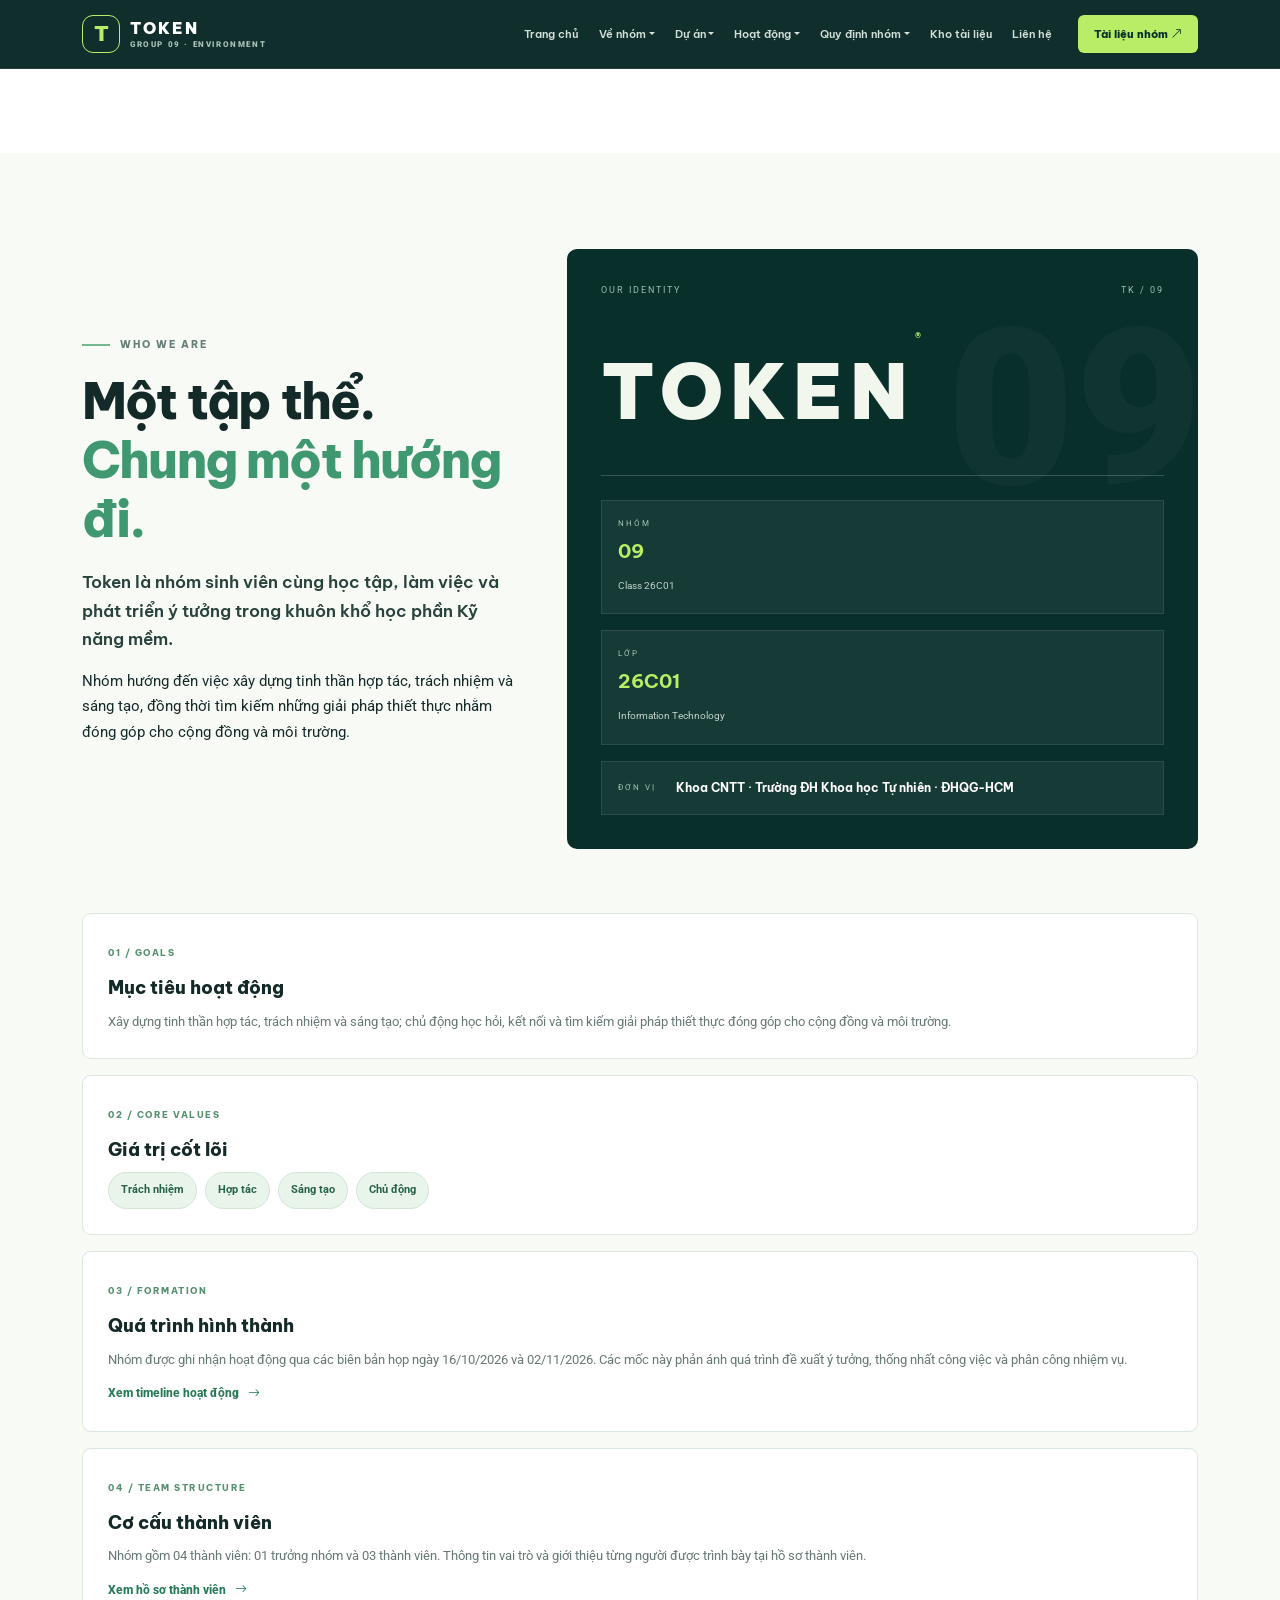
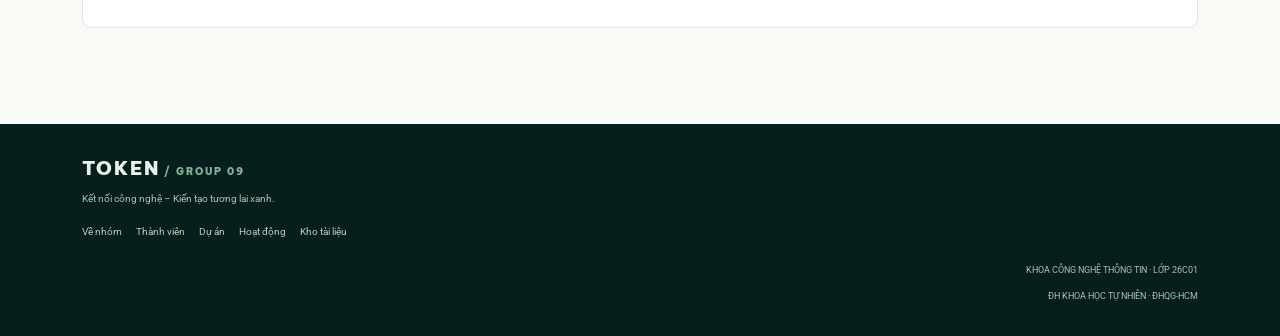
==== commit 08a18d6e: "up" ====
--- a/about.html
+++ b/about.html
@@ -18,6 +18,8 @@
 @media(max-width:991.98px){.col-lg-4,.col-lg-5,.col-lg-6,.col-lg-7,.col-lg-8{width:100%}.text-md-end{text-align:left!important}}
 /* TOKEN editor enhancements */
 .member-photo img{width:100%;height:100%;object-fit:cover;object-position:center}
+html body #token-editor-toolbar{display:none!important}
+html body{padding-bottom:0!important}
 
 </style><style>
 :root{--forest:#092f2b;--forest2:#10483f;--green:#b9ed65;--mint:#c8f3d9;--blue:#76c8d5;--ink:#142a28;--muted:#667875;--paper:#f8faf6;--mist:#eef4ef;--line:#dce7df;--heading:'Be Vietnam Pro',sans-serif;--body:'Roboto',sans-serif}
